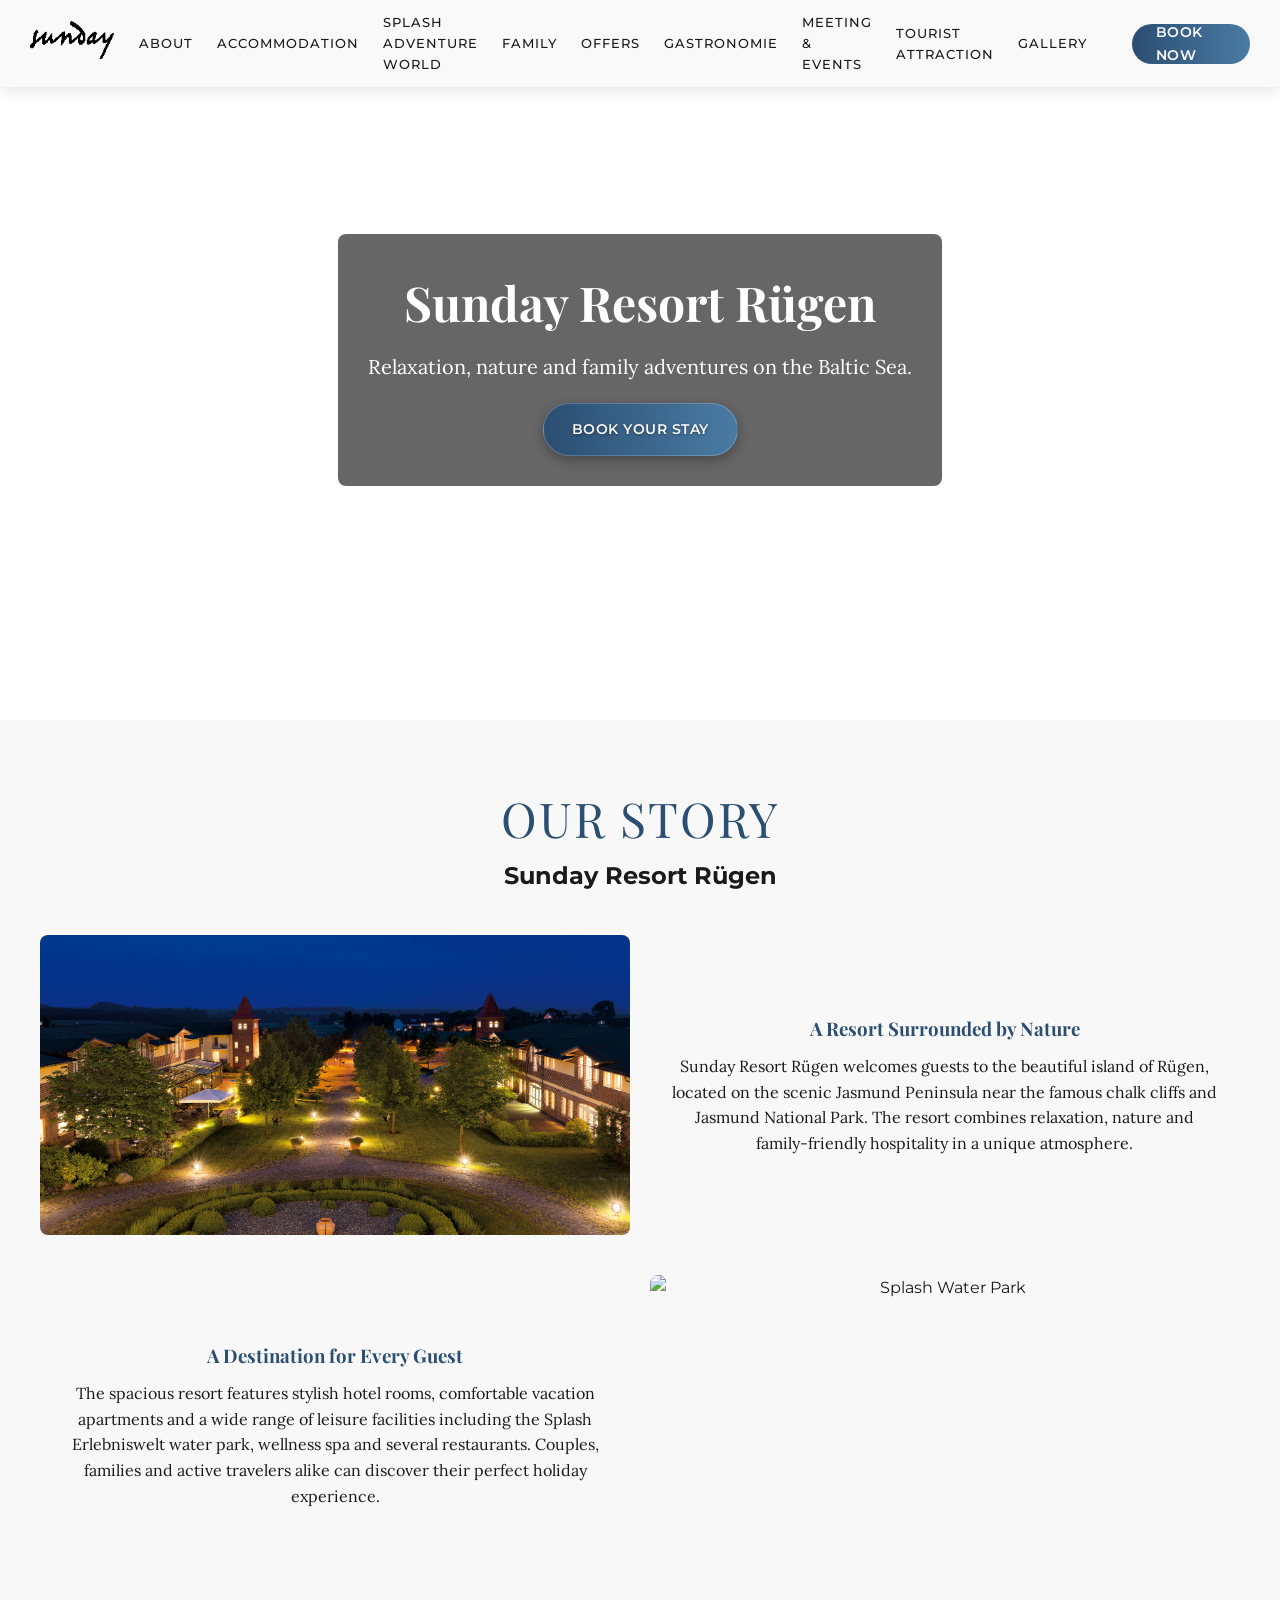
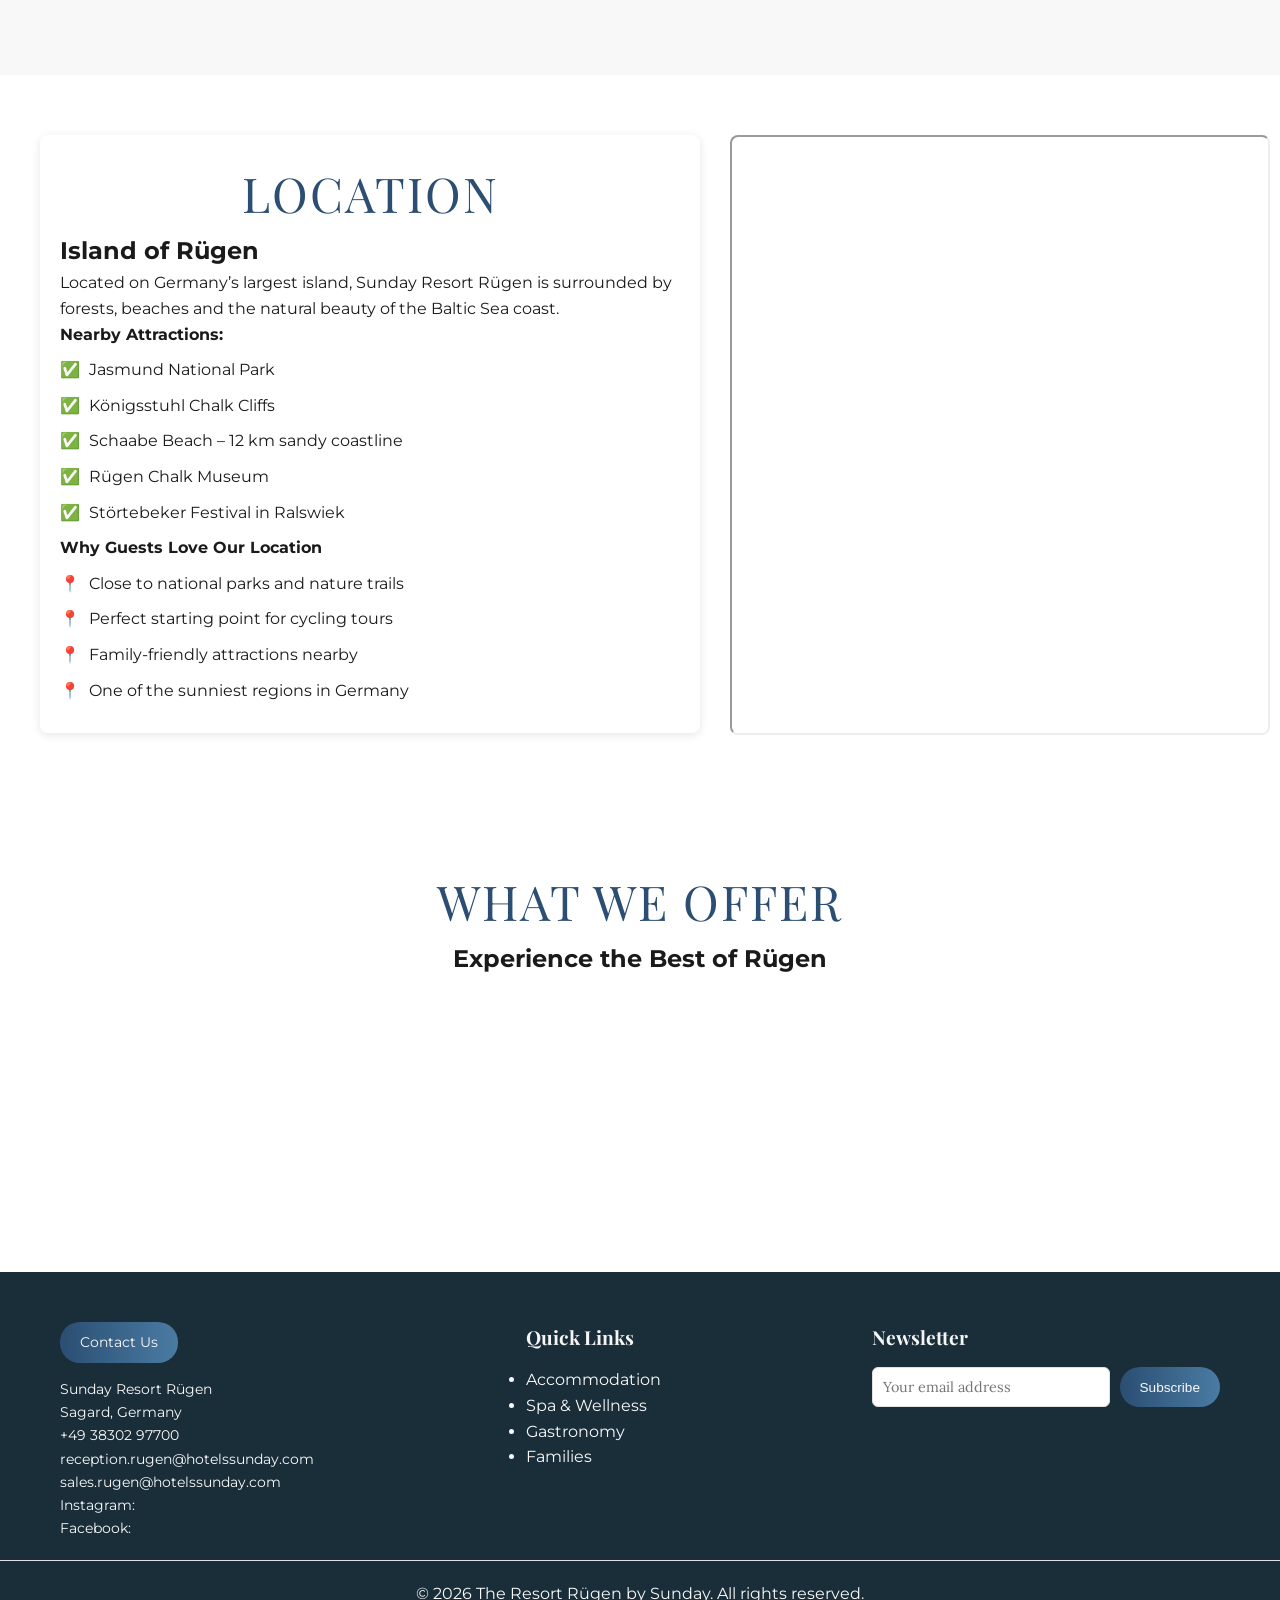
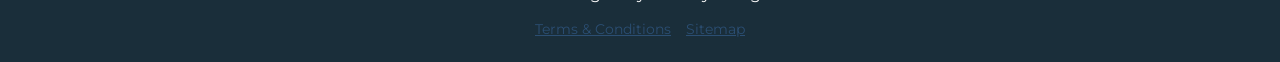
==== about.html @ 66f1ae50 "upload" ====
<!DOCTYPE html>
<html lang="en">

<head>
  <meta charset="UTF-8" />
  <meta name="viewport" content="width=device-width, initial-scale=1.0" />

  <title>About Sunday Resort Rügen</title>

  <meta
    name="description"
    content="Discover Sunday Resort Rügen – a family-friendly 4-star resort surrounded by the nature of the Jasmund Peninsula, offering hotel rooms, apartments, wellness and adventure experiences."
  />

  <!-- CSS -->
  <link rel="stylesheet" href="style.css" />
  <link rel="stylesheet" href="about.css" />

  <!-- Fonts -->
  <link rel="preconnect" href="https://fonts.googleapis.com" />
  <link rel="preconnect" href="https://fonts.gstatic.com" crossorigin />

  <link
    href="https://fonts.googleapis.com/css2?family=Montserrat:wght@400;500;700&family=Playfair+Display:wght@600&family=Lora:wght@400;500&display=swap"
    rel="stylesheet"
  />

  <!-- Icons -->
  <link
    rel="stylesheet"
    href="https://cdnjs.cloudflare.com/ajax/libs/font-awesome/5.15.4/css/all.min.css"
  />
</head>

<body>

  <!-- PRELOADER -->
  <div class="preloader">
    <div class="loader"></div>
  </div>

  <!-- HEADER -->
<header class="site-header">
  <div class="header-container">

    <div class="logo">
      <a href="index.html">
        <img src="images/output-onlinepngtools.png" alt="Sunday Resort Rügen" />
      </a>
    </div>

    <div class="nav-container">
      <nav class="main-navigation" aria-label="Main Navigation">
        <ul class="nav-menu">

          <li class="has-dropdown">
            <a href="#" aria-haspopup="true">About</a>
            <ul class="dropdown-menu">
              <li><a href="about.html">Our Story</a></li>
              <li><a href="contact.html">Contact Us</a></li>
            </ul>
          </li>

          <li class="has-dropdown">
            <a href="#" aria-haspopup="true">Accommodation</a>
            <ul class="dropdown-menu">
              <li><a href="hotel.html">Hotel</a></li>
              <li><a href="apartments.html">Apartments</a></li>
            </ul>
          </li>

          <li class="has-dropdown">
            <a href="#" aria-haspopup="true">Splash Adventure World</a>
            <ul class="dropdown-menu">
              <li><a href="pool-area.html">Pool Area</a></li>
              <li><a href="spa.html">Spa</a></li>
              <li><a href="indoor-playground.html">Indoor Playground</a></li>
            </ul>
          </li>

          <li><a href="family.html">Family</a></li>
          <li><a href="offers.html">Offers</a></li>

          <li class="has-dropdown">
            <a href="#" aria-haspopup="true">Gastronomie</a>
            <ul class="dropdown-menu">
              <li><a href="gastronomy.html">Hotel</a></li>
            </ul>
          </li>

          <li><a href="events.html">Meeting & Events</a></li>
          <li><a href="tourist-attractions.html">Tourist Attraction</a></li>
          <li><a href="gallery.html">Gallery</a></li>

        </ul>
      </nav>
    </div>

    <div class="nav-book">
      <a href="#" class="btn-book">Book Now</a>
    </div>

    <div class="mobile-menu-toggle">
      <span></span>
      <span></span>
      <span></span>
    </div>

  </div>
</header>


  <!-- HERO SECTION -->
  <section class="hero-section parallax">
    <div class="hero-content">

      <h1>Sunday Resort Rügen</h1>

      <p>
        Relaxation, nature and family adventures on the Baltic Sea.
      </p>

      <a href="#" class="btn-primary">Book Your Stay</a>

    </div>
  </section>

  <!-- RESORT STORY -->
  <section class="history-section">

    <div class="section-label">Our Story</div>

    <h2>Sunday Resort Rügen</h2>

    <div class="history-container">

      <div class="history-card">

        <img
          src="images/2_Facade_Outdoor/Precise Resort Rügen-Abendstimmung.jpg"
          alt="Resort Exterior"
        />

        <div class="history-content">

          <h3>A Resort Surrounded by Nature</h3>

          <p>
            Sunday Resort Rügen welcomes guests to the beautiful island
            of Rügen, located on the scenic Jasmund Peninsula near the
            famous chalk cliffs and Jasmund National Park. The resort
            combines relaxation, nature and family-friendly hospitality
            in a unique atmosphere.
          </p>

        </div>
      </div>

      <div class="history-card reverse">

        <img
          src="images/8_Splash/Pool/01_P8B6546_A_Realillusion.jpg"
          alt="Splash Water Park"
        />

        <div class="history-content">

          <h3>A Destination for Every Guest</h3>

          <p>
            The spacious resort features stylish hotel rooms,
            comfortable vacation apartments and a wide range
            of leisure facilities including the Splash Erlebniswelt
            water park, wellness spa and several restaurants.
            Couples, families and active travelers alike can
            discover their perfect holiday experience.
          </p>

        </div>
      </div>

    </div>

  </section>

  <!-- LOCATION SECTION -->
  <section class="location-section">

    <div class="location-container">

      <div class="location-sidebar">

        <div class="section-label">Location</div>

        <h2>Island of Rügen</h2>

        <p>
          Located on Germany’s largest island, Sunday Resort Rügen
          is surrounded by forests, beaches and the natural beauty
          of the Baltic Sea coast.
        </p>

        <p><strong>Nearby Attractions:</strong></p>

        <ul>
          <li>Jasmund National Park</li>
          <li>Königsstuhl Chalk Cliffs</li>
          <li>Schaabe Beach – 12 km sandy coastline</li>
          <li>Rügen Chalk Museum</li>
          <li>Störtebeker Festival in Ralswiek</li>
        </ul>

        <p><strong>Why Guests Love Our Location</strong></p>

        <ul>
          <li>Close to national parks and nature trails</li>
          <li>Perfect starting point for cycling tours</li>
          <li>Family-friendly attractions nearby</li>
          <li>One of the sunniest regions in Germany</li>
        </ul>

      </div>

      <div class="location-map">

        <iframe
          src="https://www.google.com/maps?q=Precise%20Resort%20Rugen&output=embed"
          loading="lazy"
        ></iframe>

      </div>

    </div>

  </section>

  <!-- VALUES -->
  <section class="values-section">

    <div class="section-label">What We Offer</div>

    <h2>Experience the Best of Rügen</h2>

    <div class="values-container">

      <div class="value-card" data-animate>
        <i class="fas fa-hotel"></i>
        <h3>Comfortable Accommodation</h3>
        <p>
          141 hotel rooms and spacious apartments designed for
          relaxation and comfort.
        </p>
      </div>

      <div class="value-card" data-animate>
        <i class="fas fa-spa"></i>
        <h3>Spa & Wellness</h3>
        <p>
          Relax in the spa or enjoy Splash Erlebniswelt,
          a 3,500 m² adventure water park.
        </p>
      </div>

      <div class="value-card" data-animate>
        <i class="fas fa-utensils"></i>
        <h3>Culinary Experiences</h3>
        <p>
          Seasonal and international cuisine in our restaurants,
          bars and pool bistro.
        </p>
      </div>

      <div class="value-card" data-animate>
        <i class="fas fa-child"></i>
        <h3>Family Adventures</h3>
        <p>
          Indoor playgrounds, kids programs and outdoor activities
          for unforgettable family holidays.
        </p>
      </div>

    </div>

  </section>

  <!-- FOOTER -->
  <footer class="site-footer">

    <div class="footer-columns">

      <div class="footer-column">
        <a href="contact.html" class="footer-button">Contact Us</a>
        <address>
          Sunday Resort Rügen<br>
          Sagard, Germany<br>
          <a href="tel:+493830297700">+49 38302 97700</a><br>
          <a href="mailto:reception.rugen@hotelssunday.com ">reception.rugen@hotelssunday.com </a><br>
          <a href="mailto:sales.rugen@hotelssunday.com">sales.rugen@hotelssunday.com</a><br>
          <a href="">Instagram: </a><br>
          <a href=" ">Facebook: </a>
        </address>
      </div>

      <div class="footer-column">
        <h4>Quick Links</h4>

        <ul>
          <li><a href="#">Accommodation</a></li>
          <li><a href="#">Spa & Wellness</a></li>
          <li><a href="#">Gastronomy</a></li>
          <li><a href="#">Families</a></li>
        </ul>
      </div>

      <div class="footer-column newsletter">
        <h4>Newsletter</h4>
        <form action="https://formsubmit.co/sales.rugen@hotelssunday.com" method="POST" class="newsletter-form">
          <input type="email" name="email" placeholder="Your email address" required aria-label="Your Email">
          <button class="btn" type="submit" aria-label="Subscribe to Newsletter">Subscribe</button>
          <input type="hidden" name="_captcha" value="false">
          <input type="hidden" name="_subject" value="New Newsletter Signup!">
          <input type="hidden" name="_next" value="https://resortrugen.booksundays.com/newsletter?subscribed=true">
        </form>
      </div>


    </div>
   <div class="footer-bottom">
      <p>© 2026 The Resort Rügen by Sunday. All rights reserved.</p>
      <ul class="footer-legal">
        <!-- <li><a href="privacy.html">Privacy Policy</a></li> -->
        <li><a href="terms.html">Terms & Conditions</a></li>
        <li><a href="sitemap.html">Sitemap</a></li>
      </ul>
    </div>

  </footer>
  <script src="script.js"></script>
  <script src="about.js"></script>

</body>

</html>
---- style.css ----
:root {
  --primary-color: #2b4e72;
  --secondary-color: #1a2e3a;
  --accent-color: #d4a373;
  --light-color: #f9f9f9;
  --dark-color: #1a1a1a;
  --border-color: #e0e0e0;
  --transition: all 0.3s ease;
  --shadow-light: 0 4px 16px rgba(0, 0, 0, 0.1);
  --shadow-dark: 0 8px 24px rgba(0, 0, 0, 0.2);
  --header-height: 60px;
}

@import url('https://fonts.googleapis.com/css2?family=Montserrat:wght@400;500;700&family=Playfair+Display:wght@600&family=Lora:wght@400;500&display=swap');

* {
  margin: 0;
  padding: 0;
  box-sizing: border-box;
}

html, body {
  width: 100%;
  max-width: 100vw;
  overflow-x: hidden;
  scroll-behavior: smooth;
}

body {
  font-family: 'Montserrat', sans-serif;
  font-weight: 400;
  font-size: 1rem;
  line-height: 1.6;
  color: var(--dark-color);
  background: white;
  background-attachment: fixed;
  position: relative;
}

/* Preloader */
.preloader {
  position: fixed;
  top: 0;
  left: 0;
  width: 100%;
  height: 100%;
  background: var(--light-color);
  display: flex;
  align-items: center;
  justify-content: center;
  z-index: 9999;
  transition: opacity 0.5s ease;
}

.preloader.hidden {
  opacity: 0;
  pointer-events: none;
}

.loader {
  width: 50px;
  height: 50px;
  border: 5px solid var(--primary-color);
  border-top-color: transparent;
  border-radius: 50%;
  animation: spin 1s linear infinite;
}

@keyframes spin {
  to { transform: rotate(360deg); }
}

/* Header */
.site-header {
  position: fixed;
  top: 0;
  left: 0;
  width: 100%;
  z-index: 1000;
  background: var(--light-color);
  box-shadow: var(--shadow-light);
  transition: var(--transition);
}

.site-header.scrolled {
  background: rgba(249, 249, 249, 0.95);
  backdrop-filter: blur(10px);
}

.header-container {
  display: flex;
  align-items: center;       /* fix vertical alignment */
  justify-content: space-between;
  max-width: 1400px;         /* more width for many menu items */
  margin: 0 auto;
  padding: 12px 30px;        /* equal left/right spacing */
  gap: 25px;
}

.logo {
  flex: 0 0 auto;
  display: flex;
  align-items: center;
}

.logo img {
  max-height: 38px;
  width: auto;
  object-fit: contain;
  transition: var(--transition);
}

.logo img:hover {
  transform: scale(1.1);
  filter: brightness(1.1);
}

.nav-container {
  flex: 1;
  display: flex;
  align-items: center;
  justify-content: center;
}

.nav-menu {
  display: flex;
  list-style: none;
  gap: 24px;
  margin: 0 auto;
  padding: 0;
  align-items: center;
  justify-content: center;
}

.main-navigation ul li a {
  color: var(--dark-color);
  font-weight: 500;
  font-size: 0.82rem;
  text-transform: uppercase;
  letter-spacing: 1px;
  text-decoration: none;
  position: relative;
  display: flex;
  align-items: center;
  height: 100%;
}

.main-navigation ul li a::after {
  content: '';
  position: absolute;
  bottom: -4px;
  left: 0;
  width: 0;
  height: 2px;
  background: var(--primary-color);
  transition: var(--transition);
}

.main-navigation ul li a:hover::after,
.main-navigation ul li a:focus::after {
  width: 100%;
}

.nav-menu li.has-dropdown {
  position: relative;
}

.nav-menu li .dropdown-menu {
  display: none;
  position: absolute;
  top: 100%;
  left: 0;
  background: var(--light-color);
  border: 1px solid var(--border-color);
  min-width: 200px;
  border-radius: 8px;
  box-shadow: var(--shadow-light);
  z-index: 999;
  transform: translateY(10px);
  opacity: 0;
  transition: all 0.4s ease;
  flex-direction: column;
  align-items: flex-start;
  padding: 10px 0;
}

.nav-menu li.has-dropdown:hover .dropdown-menu,
.nav-menu li.has-dropdown:focus-within .dropdown-menu {
  display: flex;
  transform: translateY(0);
  opacity: 1;
}

.nav-menu li .dropdown-menu li {
  width: 100%;
}

.nav-menu li .dropdown-menu a {
  display: block;
  padding: 12px 20px;
  color: var(--dark-color);
  font-weight: 400;
  font-size: 0.85rem;
  text-transform: none;
  letter-spacing: 0.5px;
  transition: var(--transition);
}

.nav-menu li .dropdown-menu a:hover,
.nav-menu li .dropdown-menu a:focus {
  background: var(--accent-color);
  color: var(--light-color);
}

.nav-book {
  display: flex;
  align-items: center;
  margin-left: 20px;
}

.nav-book a.btn-book {
  background: linear-gradient(90deg, var(--primary-color), #4a7ba3);
  color: var(--light-color);
  font-size: 0.87rem;
  font-weight: 600;
  text-transform: uppercase;
  letter-spacing: 0.5px;
  text-decoration: none;
  border: none;
  padding: 12px 24px;
  border-radius: 24px;
  position: relative;
  overflow: hidden;
  z-index: 1;
  transition: var(--transition);
  display: flex;
  align-items: center;
  height: 40px;
}

.nav-book a.btn-book:hover,
.nav-book a.btn-book:focus {
  background: linear-gradient(90deg, var(--accent-color), #e8c2a3);
  color: var(--dark-color);
  transform: translateY(-3px);
  box-shadow: var(--shadow-dark);
}

/* Mobile Menu Toggle */
.mobile-menu-toggle {
  display: none;
  flex-direction: column;
  justify-content: center;
  cursor: pointer;
  z-index: 1001;
  width: 40px;
  height: 40px;
  padding: 0;
  margin-left: 10px;
}

.mobile-menu-toggle span {
  width: 30px;
  height: 4px;
  background: var(--accent-color);
  margin: 4px 0;
  transition: var(--transition);
}

.mobile-menu-toggle.active span:nth-child(1) {
  transform: rotate(45deg) translate(5px, 5px);
}

.mobile-menu-toggle.active span:nth-child(2) {
  opacity: 0;
}

.mobile-menu-toggle.active span:nth-child(3) {
  transform: rotate(-45deg) translate(5px, -5px);
}

/* Hero Slider */
.hero-slider {
  position: relative;
  height: calc(100vh - 60px);
  max-height: 650px;
  margin-top: 70px;
  overflow: hidden;
}

.slider-container {
  height: 100%;
  width: 100%;
  position: relative;
}

.slide {
  position: absolute;
  top: 0;
  left: 0;
  width: 100%;
  height: 100%;
  display: none;
  will-change: transform;
}

.slide.active {
  display: block;
}

.slide img {
  width: 100%;
  height: 100%;
  object-fit: cover;
  object-position: center;
  transform: scale(1.05);
  transition: transform 4s ease-in-out;
  will-change: transform;
  image-rendering: -webkit-optimize-contrast;
  image-rendering: crisp-edges;
}

.slide.active img {
  transform: scale(1);
}

.slide::after {
  content: "";
  position: absolute;
  top: 0;
  left: 0;
  width: 100%;
  height: 100%;
  background: rgba(0, 0, 0, 0.2);
  z-index: 1;
}

.slide-content {
  position: absolute;
  top: 38%;
  left: 50%;
  transform: translate(-50%, -30%);
  text-align: center;
  color: var(--light-color);
  width: 999px;
  padding: 25px;
  z-index: 2;
}

.slide-content h1 {
  font-family: 'Playfair Display', serif;
  font-size: clamp(2.5rem, 5vw, 3.2rem);
  font-weight: 700;
  margin-bottom: 20px;
  color: #fff;
  text-align: center;
  text-shadow: 
    0 2px 4px rgba(0, 0, 0, 0.8),
    0 4px 8px rgba(0, 0, 0, 0.6);
  letter-spacing: 0.5px;
  -webkit-text-stroke: 0.5px rgba(0, 0, 0, 0.3);
}

.slide-content p {
  font-family: 'Montserrat', sans-serif;
  font-size: clamp(0.9rem, 1.8vw, 1.05rem);
  background: rgba(0, 0, 0, 0.4);
  color: #f2f2f2;
  padding: 0.75rem 1.25rem;
  border-radius: 10px;
  margin-bottom: 16px;
  line-height: 1.6;
  border: 1px solid rgba(255, 255, 255, 0.15);
  text-shadow: 0 1px 2px rgba(0, 0, 0, 0.6);
  backdrop-filter: blur(2px);
}

.btn-primary {
  margin: 0 10px;
  display: inline-block;
  background: linear-gradient(90deg, var(--primary-color), #4a7ba3);
  color: var(--light-color);
  text-shadow: 0 1px 3px rgba(0, 0, 0, 0.4);
  padding: 14px 28px;
  border-radius: 28px;
  font-size: 0.875rem;
  font-weight: 600;
  text-transform: uppercase;
  letter-spacing: 0.5px;
  box-shadow: 0 4px 12px rgba(0, 0, 0, 0.3);
  border: 1px solid rgba(255, 255, 255, 0.2);
  text-decoration: none;
  transition: var(--transition);
}

.btn-primary:hover,
.btn-primary:focus {
  background: linear-gradient(90deg, var(--accent-color), #e8c2a3);
  color: var(--dark-color);
  transform: translateY(-3px);
  box-shadow: var(--shadow-dark);
}

.slider-controls {
  position: absolute;
  top: 50%;
  width: 100%;
  display: flex;
  justify-content: space-between;
  padding: 0 20px;
  transform: translateY(-50%);
}

.slider-controls button {
  background: rgba(249, 249, 249, 0.7);
  border: none;
  width: 40px;
  height: 40px;
  border-radius: 50%;
  cursor: pointer;
  font-size: 1.25rem;
  color: var(--dark-color);
  transition: var(--transition);
}

.slider-controls button:hover,
.slider-controls button:focus {
  background: var(--light-color);
}

.slider-dots {
  position: absolute;
  bottom: 20px;
  left: 50%;
  transform: translateX(-50%);
  display: flex;
  gap: 8px;
}

.dot {
  width: 10px;
  height: 10px;
  border-radius: 50%;
  background: rgba(249, 249, 249, 0.5);
  cursor: pointer;
  transition: var(--transition);
}

.dot.active {
  background: var(--light-color);
}

/* Section Transition Quote */
.section-transition-quote {
  padding: 50px 20px;
  background: linear-gradient(120deg, var(--light-color) 80%, var(--primary-color) 100%);
  text-align: center;
  position: relative;
  overflow: hidden;
}

.quote-box {
  max-width: 900px;
  margin: 0 auto;
  padding: 25px;
  background: rgba(255, 255, 255, 0.95);
  border-radius: 12px;
  box-shadow: var(--shadow-light);
  border: 2px solid var(--primary-color);
  backdrop-filter: blur(4px);
}

.quote-text {
  font-family: 'Playfair Display', serif;
  font-size: clamp(1rem, 2vw, 1.3rem);
  font-style: italic;
  background: linear-gradient(90deg, var(--primary-color), #4a7ba3);
  background-clip: text;
  -webkit-background-clip: text;
  color: transparent;
}

/* Highlights Showcase */
.highlights-showcase {
  padding: 80px 0 80px 60px;
  background: var(--light-color);
  position: relative;
}

.highlights-showcase::before {
  content: "";
  position: absolute;
  top: 60px;
  left: 20px;
  width: 30px;
  height: calc(100% - 120px);
  background: linear-gradient(180deg, var(--secondary-color), var(--primary-color));
  border-radius: 4px;
}

.section-label {
  font-family: 'Playfair Display', serif;
  font-size: 3rem;
  color: var(--primary-color);
  text-transform: uppercase;
  letter-spacing: 2px;
  text-align: center;
}

.highlight-grid {
  display: grid;
  grid-template-columns: repeat(auto-fit, minmax(280px, 1fr));
  gap: 30px;
  max-width: 1200px;
  margin: 0 auto;
}

.highlight-card {
  border-radius: 12px;
  overflow: hidden;
  box-shadow: var(--shadow-light);
  transition: var(--transition);
  position: relative;
}

.highlight-card:hover {
  transform: translateY(-10px) rotate(2deg);
  box-shadow: var(--shadow-dark);
}

.highlight-card img {
  width: 100%;
  height: 280px;
  object-fit: cover;
  transition: transform 0.5s ease;
}

.highlight-card:hover img {
  transform: scale(1.1);
}

.highlight-overlay {
  position: absolute;
  inset: 0;
  background: linear-gradient(180deg, rgba(43, 78, 114, 0.7), rgba(0, 0, 0, 0.5));
  opacity: 0;
  display: flex;
  align-items: center;
  justify-content: center;
  transition: var(--transition);
}

.highlight-card:hover .highlight-overlay {
  opacity: 1;
}

.highlight-title {
  font-family: 'Playfair Display', serif;
  font-size: clamp(1.3rem, 2vw, 1.6rem);
  color: var(--light-color);
  text-align: center;
}

/* Magazine Sections */
.magazine-section {
  display: flex;
  align-items: flex-start;
  max-width: 1200px;
  margin: 60px auto;
  padding: 0 20px;
  gap: 40px;
}

.magazine-section.reverse {
  flex-direction: row-reverse;
}

.single-banner {
  flex: 0 0 50%; 
  position: relative;
}

.single-banner img {
  width: 100%;
  height: 400px; 
  object-fit: fill; 
  object-position: center;
  border-radius: 12px;
  box-shadow: var(--shadow-light);
  image-rendering: auto; 
  display: block; 
}

.magazine-content {
  flex: 0 0 50%;
  padding: 20px;
  text-align: center;
}

.magazine-content h2 {
  font-family: 'Playfair Display', serif;
  font-size: clamp(1.8rem, 3vw, 2.2rem);
  color: var(--secondary-color);
  margin-bottom: 15px;
}

.magazine-content p {
  font-family: 'Lora', serif;
  font-size: 1rem;
  color: var(--dark-color);
  margin-bottom: 20px;
}

/* Wedding Section */
/* Wedding Section */
.wedding-section {
  padding: 100px 20px;
  background: url('https://images.unsplash.com/photo-1519225421980-715cb0215aed?ixlib=rb-4.0.3&auto=format&fit=crop&w=1920&q=80') no-repeat center center/cover;
  background-attachment: fixed;
  position: relative;
  overflow: hidden;
  min-height: 800px;
}

.wedding-section::before {
  content: '';
  position: absolute;
  top: 0;
  left: 0;
  width: 100%;
  height: 100%;
  background: linear-gradient(180deg, rgba(249, 249, 249, 0.85), rgba(249, 249, 249, 0.9));
  z-index: 1;
}

.wedding-content {
  max-width: 900px;
  margin: 0 auto 60px;
  text-align: center;
  position: relative;
  z-index: 2;
}

.wedding-content h2 {
  font-family: 'Playfair Display', serif;
  font-size: clamp(2.2rem, 4vw, 2.8rem);
  color: var(--secondary-color);
  margin-bottom: 25px;
  text-shadow: 0 1px 4px rgba(0, 0, 0, 0.2);
}

.wedding-content p {
  font-family: 'Lora', serif;
  font-size: 1.1rem;
  color: var(--dark-color);
  line-height: 1.8;
  max-width: 700px;
  margin: 0 auto 20px;
}

.wedding-spaces {
  display: grid;
  grid-template-columns: repeat(auto-fit, minmax(320px, 1fr));
  gap: 40px;
  max-width: 1200px;
  margin: 0 auto 60px;
  position: relative;
  z-index: 2;
}

.wedding-space {
  border-radius: 16px;
  overflow: hidden;
  box-shadow: var(--shadow-light);
  transition: transform 0.4s ease, box-shadow 0.4s ease;
  background: var(--light-color);
}

.wedding-space:hover {
  transform: translateY(-12px) scale(1.02);
  box-shadow: var(--shadow-dark);
}

.wedding-space-image {
  position: relative;
  overflow: hidden;
}

.wedding-space img {
  width: 100%;
  height: 280px;
  object-fit: cover;
  object-position: center;
  image-rendering: auto;
  transition: transform 0.5s ease;
}

.wedding-space:hover img {
  transform: scale(1.1);
}

.wedding-space-content {
  padding: 25px;
  text-align: center;
}

.wedding-space h3 {
  font-family: 'Playfair Display', serif;
  font-size: 1.5rem;
  color: var(--dark-color);
  margin-bottom: 15px;
}

.wedding-space p {
  font-family: 'Lora', serif;
  font-size: 1rem;
  color: var(--dark-color);
  line-height: 1.7;
}


/* Things To Do Section */
.things-section {
  padding: 60px 20px;
  background: var(--light-color);
}

.things-grid {
  display: grid;
  grid-template-columns: repeat(auto-fit, minmax(280px, 1fr));
  gap: 20px;
  max-width: 1200px;
  margin: 0 auto;
}

.thing-card {
  border-radius: 12px;
  overflow: hidden;
  box-shadow: var(--shadow-light);
  transition: var(--transition);
  position: relative;
}

.thing-card:hover {
  transform: translateY(-10px);
  box-shadow: var(--shadow-dark);
}

.thing-card img {
  width: 100%;
  height: 200px;
  object-fit: cover;
  transition: transform 0.5s ease;
}

.thing-card:hover img {
  transform: scale(1.1);
}

.thing-info {
  padding: 15px;
  background: var(--light-color);
  text-align: center;
}

.thing-info a {
  color: var(--primary-color);
  text-decoration: none;
  font-weight: 500;
  font-family: 'Lora', serif;
}

.thing-info a:hover {
  text-decoration: underline;
}

/* Transportation Section */
.transportation-section {
  padding: 60px 20px;
  text-align: center;
}

.transport-accordion {
  max-width: 800px;
  margin: 20px auto;
}

.accordion-item {
  margin-bottom: 10px;
}

.accordion-toggle {
  width: 100%;
  padding: 15px;
  background: #fff;
  border: 1px solid var(--primary-color);
  font-family: 'Montserrat', sans-serif;
  font-size: 1.1rem;
  cursor: pointer;
  text-align: left;
  transition: background 0.3s;
}

.accordion-toggle:hover, .accordion-toggle.active {
  background: var(--primary-color);
  color: #fff;
}

.accordion-content {
  display: none;
  padding: 20px;
  background: #fff;
  border: 1px solid #ddd;
  border-top: none;
  font-family: 'Lora', serif;
}

.accordion-content.active {
  display: block;
}

/* Pet Policy Section */
.pet-policy-section {
  padding: 60px 20px;
  background: var(--light-color);
  text-align: center;
}

.pet-policy-section h2 {
  font-family: 'Playfair Display', serif;
  font-size: clamp(2rem, 3vw, 2.5rem);
  color: var(--secondary-color);
  margin-bottom: 20px;
}

.pet-policy-section p {
  font-family: 'Lora', serif;
  font-size: 1rem;
  max-width: 800px;
  margin: 0 auto 20px;
}


/* Map Section */
.map-container {
  margin: 20px auto;
  max-width: 800px;
  height: 350px;
}

.map-container iframe {
  border-radius: 8px;
  width: 100%;
  height: 100%;
  display: block;
}

/* Footer */
.site-footer {
  padding: 50px 0 20px;
  background: var(--secondary-color);
  color: var(--light-color);
}

.footer-columns {
  display: flex;
  justify-content: space-between;
  gap: 40px;
  max-width: 1200px;
  margin: 0 auto 20px;
  padding: 0 20px;
}

.footer-column.contact-column {
  flex: 0 0 30%;
  margin-right: 40px;
}

.footer-column.quick-links-column {
  flex: 0 0 25%;
  text-align: center;
}

.footer-column.newsletter {
  flex: 0 0 30%;
}

.footer-column h4 {
  font-family: 'Playfair Display', serif;
  font-size: 1.2rem;
  color: whitesmoke;
  margin-bottom: 15px;
}

.footer-column address {
  font-style: normal;
  font-size: 0.9rem;
}

.footer-column a {
  color: var(--light-color);
  text-decoration: none;
  transition: var(--transition);
}

.footer-column a:hover {
  color: var(--accent-color);
}

.footer-button {
  display: inline-block;
  background: linear-gradient(90deg, var(--primary-color), #4a7ba3);
  color: var(--light-color);
  padding: 10px 20px;
  border-radius: 20px;
  font-size: 0.85rem;
  margin-bottom: 15px;
}

.newsletter-form {
  display: flex;
  gap: 10px;
}

.newsletter-form input {
  padding: 10px;
  border: 1px solid var(--border-color);
  border-radius: 6px;
  font-family: 'Lora', serif;
  font-size: 0.9rem;
  flex: 1;
}

.newsletter-form button {
  background: linear-gradient(90deg, var(--primary-color), #4a7ba3);
  color: var(--light-color);
  padding: 10px 20px;
  border-radius: 20px;
  font-size: 0.85rem;
  border: none;
  cursor: pointer;
  transition: var(--transition);
}

.newsletter-form button:hover,
.newsletter-form button:focus {
  background: linear-gradient(90deg, var(--accent-color), #e8c2a3);
  color: var(--dark-color);
}

.footer-bottom {
  text-align: center;
  padding-top: 20px;
  border-top: 1px solid var(--border-color);
}

.footer-legal {
  list-style: none;
  display: flex;
  justify-content: center;
  gap: 15px;
  margin-top: 10px;
}

.footer-legal a {
  font-size: 0.85rem;
  color: var(--primary-color);
}

/* Responsive Styles */
@media (max-width: 992px) {
  .highlight-grid,
  .things-grid {
    grid-template-columns: repeat(auto-fit, minmax(250px, 1fr));
  }

  .magazine-section {
    flex-direction: column;
    align-items: center;
  }

  .magazine-section.reverse {
    flex-direction: column;
  }

  .magazine-content {
    flex: 0 0 100%;
    padding: 15px;
  }

  .magazine-content h2 {
    font-size: clamp(1.6rem, 2.8vw, 2rem);
  }

  .magazine-content p {
    font-size: 0.95rem;
  }

  .footer-columns {
    flex-direction: column;
    align-items: center;
    text-align: center;
  }

  .footer-column.contact-column {
    margin-right: 0;
  }

  .footer-column.quick-links-column {
    margin: 20px 0;
  }
}

@media (max-width: 768px) {
  .header-container {
    flex-wrap: wrap;
    justify-content: space-between;
    padding: 0 15px;
    height: auto;
    min-height: var(--header-height);
  }

  .nav-container {
    display: none;
    position: fixed;
    top: 0;
    left: 0;
    width: 100%;
    height: 100vh;
    background: var(--light-color);
    padding: 80px 20px;
    z-index: 1000;
  }

  .nav-container.active {
    display: block;
  }

  .nav-menu {
    flex-direction: column;
    align-items: center;
    gap: 20px;
    margin-left: 0;
  }

  .nav-menu li .dropdown-menu {
    position: static;
    width: 100%;
    transform: translateY(0);
    opacity: 1;
    display: none;
    border: none;
    box-shadow: none;
    background: transparent;
    padding: 10px 0;
  }

  .nav-menu li.has-dropdown.active .dropdown-menu {
    display: flex;
  }

  .nav-menu li .dropdown-menu a {
    text-align: center;
    padding: 10px 15px;
    font-size: 0.9rem;
  }

  .nav-book {
    margin: 10px auto;
    text-align: center;
  }

  .nav-book a.btn-book {
    width: 100%;
    max-width: 200px;
    padding: 10px 24px;
    height: 40px;
  }

  .mobile-menu-toggle {
    display: flex;
  }

  .slide-content {
    padding: 15px;
    background: rgba(0, 0, 0, 0.55);
    width: 90vw;
  }

  .slide-content h1 {
    font-size: clamp(1.5rem, 3vw, 1.75rem);
    text-shadow: 0 2px 5px rgba(0, 0, 0, 0.7);
    -webkit-text-stroke: 0.3px rgba(0, 0, 0, 0.3);
  }

  .slide-content p {
    font-size: clamp(0.75rem, 1.5vw, 0.875rem);
    padding: 10px 15px;
    text-shadow: 0 2px 4px rgba(0, 0, 0, 0.6);
    background: rgba(0, 0, 0, 0.6);
  }

  .btn-primary {
    padding: 10px 20px;
    font-size: 0.75rem;
    text-shadow: 0 1px 2px rgba(0, 0, 0, 0.4);
  }
}

@media (max-width: 600px) {
  .slide-content h1 {
    font-size: clamp(1.5rem, 3vw, 1.75rem);
    text-shadow: 0 2px 5px rgba(0, 0, 0, 0.7);
    -webkit-text-stroke: 0.3px rgba(0, 0, 0, 0.3);
  }

  .slide-content p {
    font-size: clamp(0.75rem, 1.5vw, 0.875rem);
    padding: 10px 15px;
    text-shadow: 0 2px 4px rgba(0, 0, 0, 0.6);
    background: rgba(0, 0, 0, 0.6);
  }

  .btn-primary {
    padding: 10px 20px;
    font-size: 0.75rem;
    text-shadow: 0 1px 2px rgba(0, 0, 0, 0.4);
  }
}

/* Modal Styles */
.modal {
  position: fixed;
  top: 0;
  left: 0;
  width: 100%;
  height: 100%;
  background: rgba(0, 0, 0, 0.8);
  display: none;
  align-items: center;
  justify-content: center;
  z-index: 1000;
}

.modal.active {
  display: flex;
}

.modal-content {
  background: var(--light-color);
  padding: 20px;
  border-radius: 12px;
  max-width: 90%;
  max-height: 90%;
  overflow: auto;
  position: relative;
  text-align: center;
}

.modal-content img {
  max-width: 100%;
  height: auto;
}

.modal-content p {
  font-family: 'Lora', serif;
  font-size: 1rem;
  color: var(--dark-color);
  margin: 15px 0;
}

.modal-content button {
  margin-top: 15px;
  background: var(--primary-color);
  color: var(--light-color);
  padding: 10px 20px;
  border-radius: 20px;
  border: none;
  cursor: pointer;
  transition: var(--transition);
}

.modal-content button:hover,
.modal-content button:focus {
  background: var(--accent-color);
  color: var(--dark-color);
}
---- about.css ----
/* Hero Section */
.hero-section {
    position: relative;
    height: 80vh;
    background: url('images/Reception\ 3.jpg');
    background-size: contain;
    background-repeat: no-repeat;
    background-position: center center;
    display: flex;
    align-items: center;
    justify-content: center;
    text-align: center;
}

.hero-section.parallax {
    background-attachment: fixed;
    background-size: cover;
}

.hero-content {
    background: rgba(0, 0, 0, 0.6);
    padding: 30px;
    border-radius: 8px;
    color: #fff;
}

.hero-content h1 {
    font-family: 'Playfair Display', serif;
    font-size: 3rem;
    margin-bottom: 10px;
}

.hero-content p {
    font-family: 'Lora', serif;
    font-size: 1.25rem;
    margin-bottom: 20px;
}

@media (max-width: 768px) {
    .hero-section {
        height: 60vh;
    }
    .hero-content h1 {
        font-size: 2rem;
    }
}

/* History Section */
.history-section {
    padding: 60px 20px;
    background-color: #f8f8f8;
    text-align: center;
}

.history-container {
    max-width: 1200px;
    margin: 0 auto;
}

.history-card {
    display: flex;
    align-items: center;
    margin: 40px 0;
    gap: 20px;
}

.history-card.reverse {
    flex-direction: row-reverse;
}

.history-card img {
    width: 50%;
    height: 300px;
    object-fit: cover;
    border-radius: 8px;
}

.history-content {
    width: 50%;
    padding: 20px;
    font-family: 'Lora', serif;
}

.history-content h3 {
    font-family: 'Playfair Display', serif;
    color: var(--primary-color);
    margin-bottom: 10px;
}

@media (max-width: 768px) {
    .history-card, .history-card.reverse {
        flex-direction: column;
    }
    .history-card img, .history-content {
        width: 100%;
    }
}

/* Location Section */
.location-section {
    padding: 60px 20px;
}

.location-container {
    display: grid;
    grid-template-columns: 55% 45%;
    align-items: start;
    gap: 30px;
    max-width: 1200px;
    margin: 0 auto;
}

.location-sidebar {
    padding: 20px;
    background: #fff;
    border-radius: 8px;
    box-shadow: 0 2px 10px rgba(0, 0, 0, 0.1);
    max-height: 600px;
    overflow-y: auto;
}

.location-sidebar ul {
    list-style: none;
    padding: 0;
}

.location-sidebar li {
    margin: 10px 0;
}

.location-sidebar li::before {
    content: '📍 ';
    margin-right: 5px;
}

.location-sidebar p:nth-of-type(2) + ul li::before {
    content: '✅ ';
}

.location-map {
    width: 100%;
}

.location-map iframe {
    width: 100%;
    height: 600px;
    border-radius: 8px;
}

@media (max-width: 992px) {
    .location-container {
        grid-template-columns: 1fr;
    }
    .location-sidebar {
        max-height: none;
        overflow-y: visible;
    }
}

@media (max-width: 768px) {
    .location-container {
        flex-direction: column;
    }
    .location-sidebar, .location-map {
        width: 100%;
    }
    .location-map iframe {
        height: 400px;
    }
}

/* Values Section */
.values-section {
    padding: 60px 20px;
    text-align: center;
}

.values-container {
    max-width: 1200px;
    margin: 0 auto;
    display: grid;
    grid-template-columns: repeat(auto-fit, minmax(250px, 1fr));
    gap: 20px;
}

.value-card {
    background: #fff;
    border-radius: 12px;
    box-shadow: 0 4px 20px rgba(0, 0, 0, 0.1);
    padding: 20px;
    transition: transform 0.3s;
}

.value-card:hover {
    transform: translateY(-10px);
}

.value-card i {
    font-size: 2rem;
    color: var(--primary-color);
    margin-bottom: 15px;
}

.value-card h3 {
    font-family: 'Playfair Display', serif;
    color: var(--primary-color);
    margin-bottom: 10px;
}

.value-card p {
    font-family: 'Lora', serif;
}

.value-card[data-animate] {
    opacity: 0;
    transform: translateY(20px);
    transition: opacity 0.5s ease, transform 0.5s ease;
}

.value-card[data-animate].visible {
    opacity: 1;
    transform: translateY(0);
}

/* Transportation Section */
.transportation-section {
    padding: 60px 20px;
    background: var(--light-color);
    text-align: center;
}

.transport-accordion {
    max-width: 800px;
    margin: 20px auto;
}

.accordion-item {
    margin-bottom: 10px;
}

.accordion-toggle {
    width: 100%;
    padding: 15px;
    background: #fff;
    border: 1px solid var(--primary-color);
    font-family: 'Montserrat', sans-serif;
    font-size: 1.1rem;
    cursor: pointer;
    text-align: left;
    transition: background 0.3s ease, color 0.3s ease;
}

.accordion-toggle:hover, .accordion-toggle.active {
    background: var(--primary-color);
    color: #fff;
}

.accordion-content {
    display: none;
    padding: 20px;
    background: #fff;
    border: 1px solid var(--border-color);
    border-top: none;
    font-family: 'Lora', serif;
    font-size: 1rem;
    line-height: 1.7;
    transition: max-height 0.3s ease;
}

.accordion-content.active {
    display: block;
    max-height: 500px;
}

.map-container {
    margin: 20px auto;
    max-width: 800px;
    height: 350px;
    margin-bottom: 40px;
}

.map-container iframe {
    border-radius: 8px;
    width: 100%;
    height: 100%;
    display: block;
}
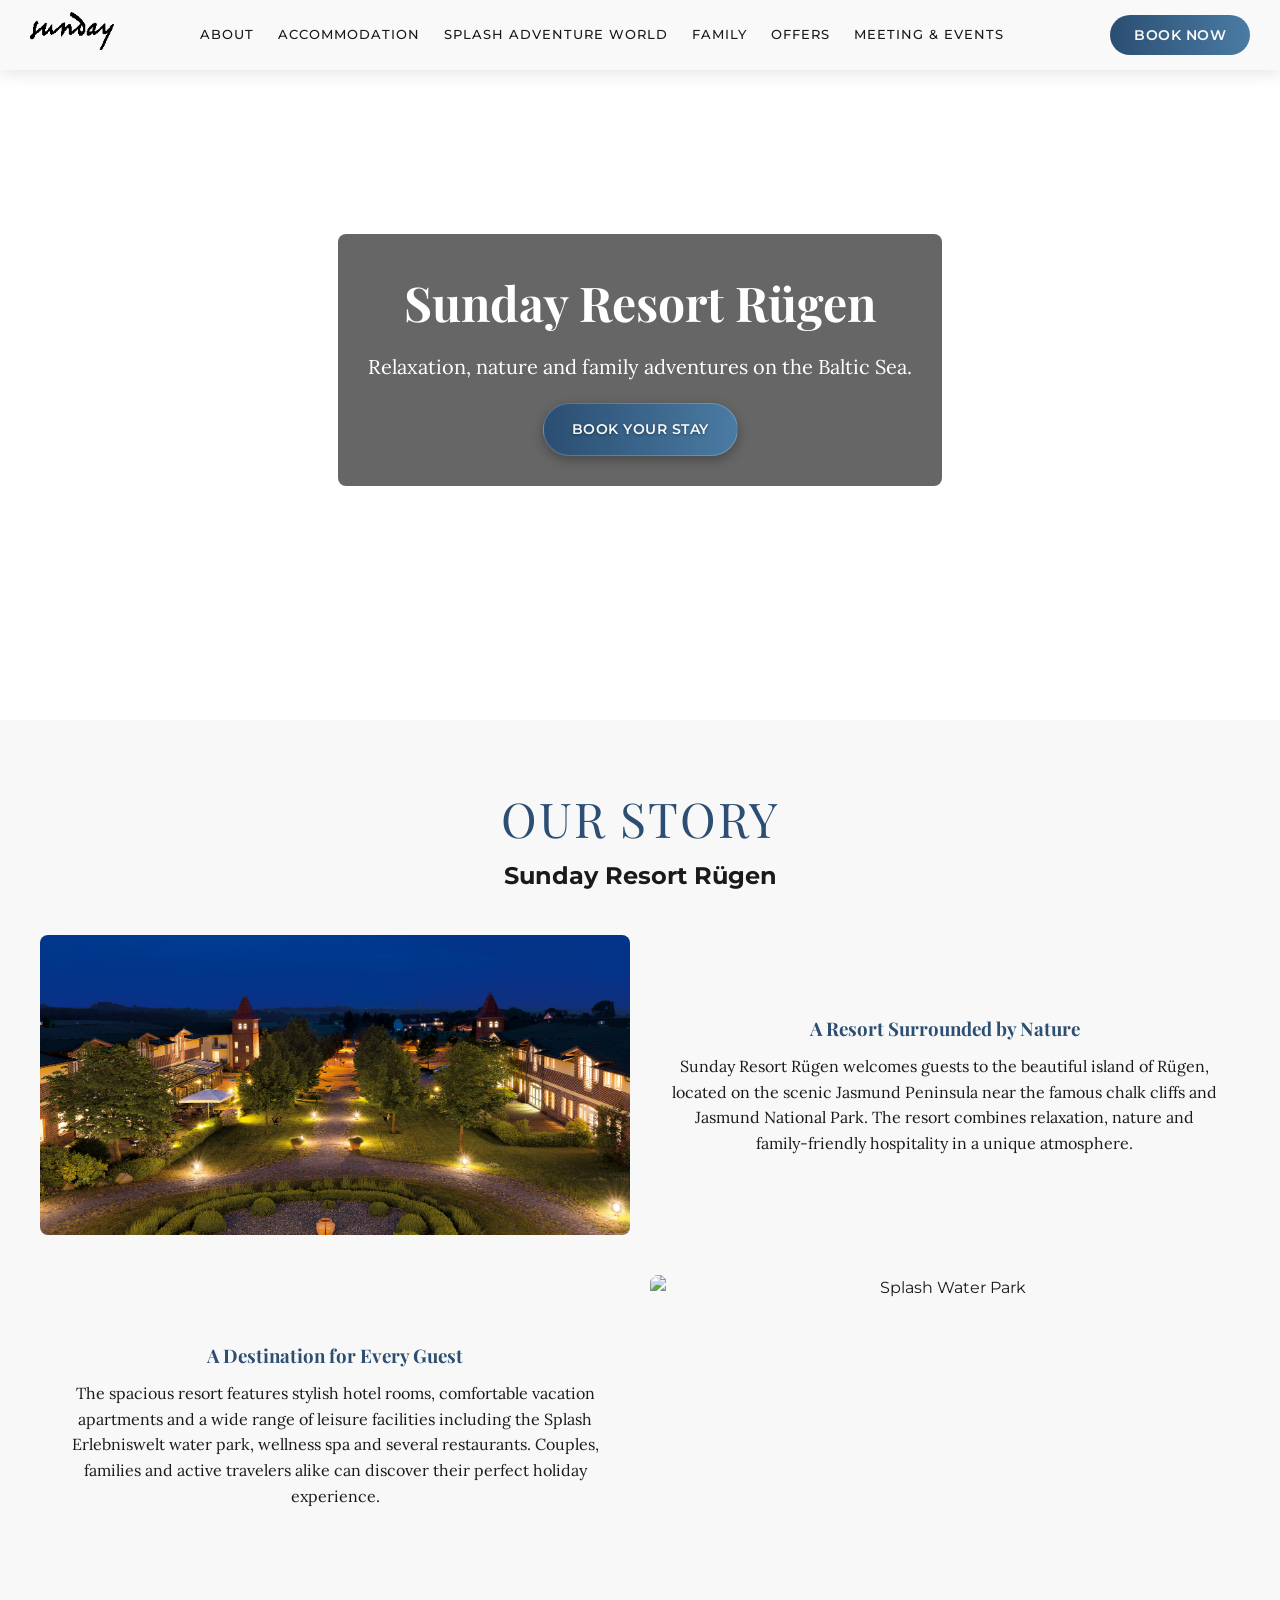
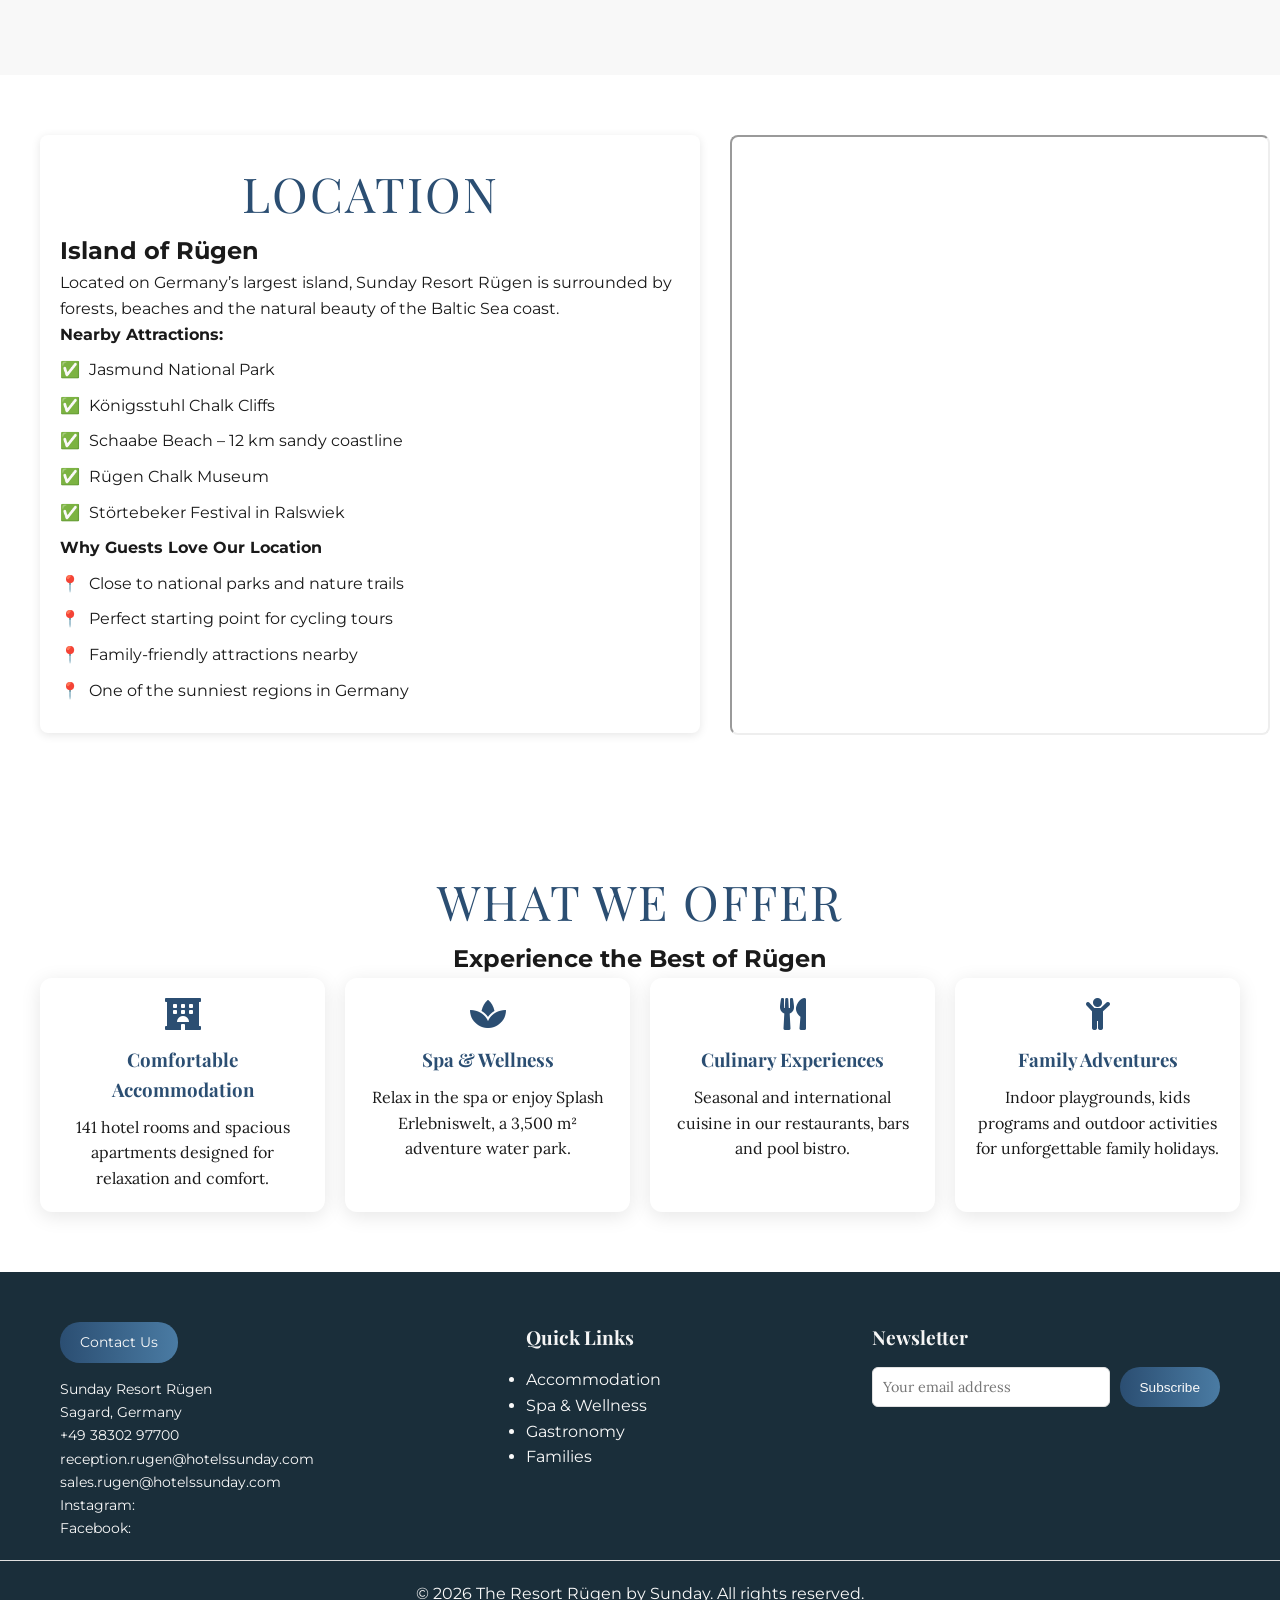
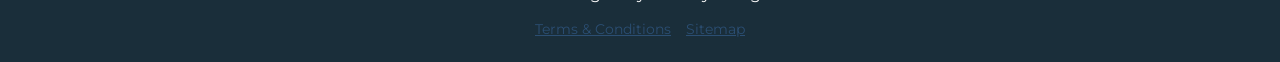
==== commit 639219e5: "header menu update" ====
--- a/about.html
+++ b/about.html
@@ -1,343 +1,341 @@
-<!DOCTYPE html>
+<!doctype html>
 <html lang="en">
-
-<head>
-  <meta charset="UTF-8" />
-  <meta name="viewport" content="width=device-width, initial-scale=1.0" />
-
-  <title>About Sunday Resort Rügen</title>
-
-  <meta
-    name="description"
-    content="Discover Sunday Resort Rügen – a family-friendly 4-star resort surrounded by the nature of the Jasmund Peninsula, offering hotel rooms, apartments, wellness and adventure experiences."
-  />
-
-  <!-- CSS -->
-  <link rel="stylesheet" href="style.css" />
-  <link rel="stylesheet" href="about.css" />
-
-  <!-- Fonts -->
-  <link rel="preconnect" href="https://fonts.googleapis.com" />
-  <link rel="preconnect" href="https://fonts.gstatic.com" crossorigin />
-
-  <link
-    href="https://fonts.googleapis.com/css2?family=Montserrat:wght@400;500;700&family=Playfair+Display:wght@600&family=Lora:wght@400;500&display=swap"
-    rel="stylesheet"
-  />
-
-  <!-- Icons -->
-  <link
-    rel="stylesheet"
-    href="https://cdnjs.cloudflare.com/ajax/libs/font-awesome/5.15.4/css/all.min.css"
-  />
-</head>
-
-<body>
-
-  <!-- PRELOADER -->
-  <div class="preloader">
-    <div class="loader"></div>
-  </div>
-
-  <!-- HEADER -->
-<header class="site-header">
-  <div class="header-container">
-
-    <div class="logo">
-      <a href="index.html">
-        <img src="images/output-onlinepngtools.png" alt="Sunday Resort Rügen" />
-      </a>
+  <head>
+    <meta charset="UTF-8" />
+    <meta name="viewport" content="width=device-width, initial-scale=1.0" />
+
+    <title>About Sunday Resort Rügen</title>
+
+    <meta
+      name="description"
+      content="Discover Sunday Resort Rügen – a family-friendly 4-star resort surrounded by the nature of the Jasmund Peninsula, offering hotel rooms, apartments, wellness and adventure experiences."
+    />
+
+    <!-- CSS -->
+    <link rel="stylesheet" href="style.css" />
+    <link rel="stylesheet" href="about.css" />
+
+    <!-- Fonts -->
+    <link rel="preconnect" href="https://fonts.googleapis.com" />
+    <link rel="preconnect" href="https://fonts.gstatic.com" crossorigin />
+
+    <link
+      href="https://fonts.googleapis.com/css2?family=Montserrat:wght@400;500;700&family=Playfair+Display:wght@600&family=Lora:wght@400;500&display=swap"
+      rel="stylesheet"
+    />
+
+    <!-- Icons -->
+    <link
+      rel="stylesheet"
+      href="https://cdnjs.cloudflare.com/ajax/libs/font-awesome/5.15.4/css/all.min.css"
+    />
+  </head>
+
+  <body>
+    <!-- PRELOADER -->
+    <div class="preloader">
+      <div class="loader"></div>
     </div>
 
-    <div class="nav-container">
-      <nav class="main-navigation" aria-label="Main Navigation">
-        <ul class="nav-menu">
-
-          <li class="has-dropdown">
-            <a href="#" aria-haspopup="true">About</a>
-            <ul class="dropdown-menu">
-              <li><a href="about.html">Our Story</a></li>
-              <li><a href="contact.html">Contact Us</a></li>
+    <!-- HEADER -->
+    <!-- HEADER -->
+    <header class="site-header">
+      <div class="header-container">
+        <div class="logo">
+          <a href="index.html">
+            <img
+              src="images/output-onlinepngtools.png"
+              alt="Sunday Resort Rügen"
+            />
+          </a>
+        </div>
+
+        <div class="nav-container">
+          <nav class="main-navigation" aria-label="Main Navigation">
+            <ul class="nav-menu">
+              <li class="has-dropdown">
+                <a href="#" aria-haspopup="true">About</a>
+                <ul class="dropdown-menu">
+                  <li><a href="about.html">Our Story</a></li>
+                  <li><a href="contact.html">Contact Us</a></li>
+                  <li><a href="gastronomy.html">Gastronomie - Hotel</a></li>
+                  <li>
+                    <a href="tourist-attractions.html">Tourist Attraction</a>
+                  </li>
+                  <li><a href="gallery.html">Gallery</a></li>
+                </ul>
+              </li>
+
+              <li class="has-dropdown">
+                <a href="#" aria-haspopup="true">Accommodation</a>
+                <ul class="dropdown-menu">
+                  <li><a href="hotel.html">Hotel</a></li>
+                  <li><a href="apartments.html">Apartments</a></li>
+                </ul>
+              </li>
+
+              <li class="has-dropdown">
+                <a href="#" aria-haspopup="true">Splash Adventure World</a>
+                <ul class="dropdown-menu">
+                  <li><a href="pool-area.html">Pool Area</a></li>
+                  <li><a href="spa.html">Spa</a></li>
+                  <li>
+                    <a href="indoor-playground.html">Indoor Playground</a>
+                  </li>
+                </ul>
+              </li>
+
+              <li><a href="family.html">Family</a></li>
+              <li><a href="offers.html">Offers</a></li>
+
+              <!-- <li class="has-dropdown">
+                <a href="#" aria-haspopup="true">Gastronomie</a>
+                <ul class="dropdown-menu">
+                  <li><a href="gastronomy.html">Hotel</a></li>
+                </ul>
+              </li> -->
+
+              <li><a href="events.html">Meeting & Events</a></li>
+              <!-- <li><a href="tourist-attractions.html">Tourist Attraction</a></li> -->
+              <!-- <li><a href="gallery.html">Gallery</a></li> -->
             </ul>
-          </li>
-
-          <li class="has-dropdown">
-            <a href="#" aria-haspopup="true">Accommodation</a>
-            <ul class="dropdown-menu">
-              <li><a href="hotel.html">Hotel</a></li>
-              <li><a href="apartments.html">Apartments</a></li>
-            </ul>
-          </li>
-
-          <li class="has-dropdown">
-            <a href="#" aria-haspopup="true">Splash Adventure World</a>
-            <ul class="dropdown-menu">
-              <li><a href="pool-area.html">Pool Area</a></li>
-              <li><a href="spa.html">Spa</a></li>
-              <li><a href="indoor-playground.html">Indoor Playground</a></li>
-            </ul>
-          </li>
-
-          <li><a href="family.html">Family</a></li>
-          <li><a href="offers.html">Offers</a></li>
-
-          <li class="has-dropdown">
-            <a href="#" aria-haspopup="true">Gastronomie</a>
-            <ul class="dropdown-menu">
-              <li><a href="gastronomy.html">Hotel</a></li>
-            </ul>
-          </li>
-
-          <li><a href="events.html">Meeting & Events</a></li>
-          <li><a href="tourist-attractions.html">Tourist Attraction</a></li>
-          <li><a href="gallery.html">Gallery</a></li>
-
+          </nav>
+        </div>
+
+        <div class="nav-book">
+          <a href="#" class="btn-book">Book Now</a>
+        </div>
+
+        <div class="mobile-menu-toggle">
+          <span></span>
+          <span></span>
+          <span></span>
+        </div>
+      </div>
+    </header>
+
+    <!-- HERO SECTION -->
+    <section class="hero-section parallax">
+      <div class="hero-content">
+        <h1>Sunday Resort Rügen</h1>
+
+        <p>Relaxation, nature and family adventures on the Baltic Sea.</p>
+
+        <a href="#" class="btn-primary">Book Your Stay</a>
+      </div>
+    </section>
+
+    <!-- RESORT STORY -->
+    <section class="history-section">
+      <div class="section-label">Our Story</div>
+
+      <h2>Sunday Resort Rügen</h2>
+
+      <div class="history-container">
+        <div class="history-card">
+          <img
+            src="images/2_Facade_Outdoor/Precise Resort Rügen-Abendstimmung.jpg"
+            alt="Resort Exterior"
+          />
+
+          <div class="history-content">
+            <h3>A Resort Surrounded by Nature</h3>
+
+            <p>
+              Sunday Resort Rügen welcomes guests to the beautiful island of
+              Rügen, located on the scenic Jasmund Peninsula near the famous
+              chalk cliffs and Jasmund National Park. The resort combines
+              relaxation, nature and family-friendly hospitality in a unique
+              atmosphere.
+            </p>
+          </div>
+        </div>
+
+        <div class="history-card reverse">
+          <img
+            src="images/8_Splash/Pool/01_P8B6546_A_Realillusion.jpg"
+            alt="Splash Water Park"
+          />
+
+          <div class="history-content">
+            <h3>A Destination for Every Guest</h3>
+
+            <p>
+              The spacious resort features stylish hotel rooms, comfortable
+              vacation apartments and a wide range of leisure facilities
+              including the Splash Erlebniswelt water park, wellness spa and
+              several restaurants. Couples, families and active travelers alike
+              can discover their perfect holiday experience.
+            </p>
+          </div>
+        </div>
+      </div>
+    </section>
+
+    <!-- LOCATION SECTION -->
+    <section class="location-section">
+      <div class="location-container">
+        <div class="location-sidebar">
+          <div class="section-label">Location</div>
+
+          <h2>Island of Rügen</h2>
+
+          <p>
+            Located on Germany’s largest island, Sunday Resort Rügen is
+            surrounded by forests, beaches and the natural beauty of the Baltic
+            Sea coast.
+          </p>
+
+          <p><strong>Nearby Attractions:</strong></p>
+
+          <ul>
+            <li>Jasmund National Park</li>
+            <li>Königsstuhl Chalk Cliffs</li>
+            <li>Schaabe Beach – 12 km sandy coastline</li>
+            <li>Rügen Chalk Museum</li>
+            <li>Störtebeker Festival in Ralswiek</li>
+          </ul>
+
+          <p><strong>Why Guests Love Our Location</strong></p>
+
+          <ul>
+            <li>Close to national parks and nature trails</li>
+            <li>Perfect starting point for cycling tours</li>
+            <li>Family-friendly attractions nearby</li>
+            <li>One of the sunniest regions in Germany</li>
+          </ul>
+        </div>
+
+        <div class="location-map">
+          <iframe
+            src="https://www.google.com/maps?q=Precise%20Resort%20Rugen&output=embed"
+            loading="lazy"
+          ></iframe>
+        </div>
+      </div>
+    </section>
+
+    <!-- VALUES -->
+    <section class="values-section">
+      <div class="section-label">What We Offer</div>
+
+      <h2>Experience the Best of Rügen</h2>
+
+      <div class="values-container">
+        <div class="value-card" data-animate>
+          <i class="fas fa-hotel"></i>
+          <h3>Comfortable Accommodation</h3>
+          <p>
+            141 hotel rooms and spacious apartments designed for relaxation and
+            comfort.
+          </p>
+        </div>
+
+        <div class="value-card" data-animate>
+          <i class="fas fa-spa"></i>
+          <h3>Spa & Wellness</h3>
+          <p>
+            Relax in the spa or enjoy Splash Erlebniswelt, a 3,500 m² adventure
+            water park.
+          </p>
+        </div>
+
+        <div class="value-card" data-animate>
+          <i class="fas fa-utensils"></i>
+          <h3>Culinary Experiences</h3>
+          <p>
+            Seasonal and international cuisine in our restaurants, bars and pool
+            bistro.
+          </p>
+        </div>
+
+        <div class="value-card" data-animate>
+          <i class="fas fa-child"></i>
+          <h3>Family Adventures</h3>
+          <p>
+            Indoor playgrounds, kids programs and outdoor activities for
+            unforgettable family holidays.
+          </p>
+        </div>
+      </div>
+    </section>
+
+    <!-- FOOTER -->
+    <footer class="site-footer">
+      <div class="footer-columns">
+        <div class="footer-column">
+          <a href="contact.html" class="footer-button">Contact Us</a>
+          <address>
+            Sunday Resort Rügen<br />
+            Sagard, Germany<br />
+            <a href="tel:+493830297700">+49 38302 97700</a><br />
+            <a href="mailto:reception.rugen@hotelssunday.com "
+              >reception.rugen@hotelssunday.com </a
+            ><br />
+            <a href="mailto:sales.rugen@hotelssunday.com"
+              >sales.rugen@hotelssunday.com</a
+            ><br />
+            <a href="">Instagram: </a><br />
+            <a href=" ">Facebook: </a>
+          </address>
+        </div>
+
+        <div class="footer-column">
+          <h4>Quick Links</h4>
+
+          <ul>
+            <li><a href="#">Accommodation</a></li>
+            <li><a href="#">Spa & Wellness</a></li>
+            <li><a href="#">Gastronomy</a></li>
+            <li><a href="#">Families</a></li>
+          </ul>
+        </div>
+
+        <div class="footer-column newsletter">
+          <h4>Newsletter</h4>
+          <form
+            action="https://formsubmit.co/sales.rugen@hotelssunday.com"
+            method="POST"
+            class="newsletter-form"
+          >
+            <input
+              type="email"
+              name="email"
+              placeholder="Your email address"
+              required
+              aria-label="Your Email"
+            />
+            <button
+              class="btn"
+              type="submit"
+              aria-label="Subscribe to Newsletter"
+            >
+              Subscribe
+            </button>
+            <input type="hidden" name="_captcha" value="false" />
+            <input
+              type="hidden"
+              name="_subject"
+              value="New Newsletter Signup!"
+            />
+            <input
+              type="hidden"
+              name="_next"
+              value="https://resortrugen.booksundays.com/newsletter?subscribed=true"
+            />
+          </form>
+        </div>
+      </div>
+      <div class="footer-bottom">
+        <p>© 2026 The Resort Rügen by Sunday. All rights reserved.</p>
+        <ul class="footer-legal">
+          <!-- <li><a href="privacy.html">Privacy Policy</a></li> -->
+          <li><a href="terms.html">Terms & Conditions</a></li>
+          <li><a href="sitemap.html">Sitemap</a></li>
         </ul>
-      </nav>
-    </div>
-
-    <div class="nav-book">
-      <a href="#" class="btn-book">Book Now</a>
-    </div>
-
-    <div class="mobile-menu-toggle">
-      <span></span>
-      <span></span>
-      <span></span>
-    </div>
-
-  </div>
-</header>
-
-
-  <!-- HERO SECTION -->
-  <section class="hero-section parallax">
-    <div class="hero-content">
-
-      <h1>Sunday Resort Rügen</h1>
-
-      <p>
-        Relaxation, nature and family adventures on the Baltic Sea.
-      </p>
-
-      <a href="#" class="btn-primary">Book Your Stay</a>
-
-    </div>
-  </section>
-
-  <!-- RESORT STORY -->
-  <section class="history-section">
-
-    <div class="section-label">Our Story</div>
-
-    <h2>Sunday Resort Rügen</h2>
-
-    <div class="history-container">
-
-      <div class="history-card">
-
-        <img
-          src="images/2_Facade_Outdoor/Precise Resort Rügen-Abendstimmung.jpg"
-          alt="Resort Exterior"
-        />
-
-        <div class="history-content">
-
-          <h3>A Resort Surrounded by Nature</h3>
-
-          <p>
-            Sunday Resort Rügen welcomes guests to the beautiful island
-            of Rügen, located on the scenic Jasmund Peninsula near the
-            famous chalk cliffs and Jasmund National Park. The resort
-            combines relaxation, nature and family-friendly hospitality
-            in a unique atmosphere.
-          </p>
-
-        </div>
-      </div>
-
-      <div class="history-card reverse">
-
-        <img
-          src="images/8_Splash/Pool/01_P8B6546_A_Realillusion.jpg"
-          alt="Splash Water Park"
-        />
-
-        <div class="history-content">
-
-          <h3>A Destination for Every Guest</h3>
-
-          <p>
-            The spacious resort features stylish hotel rooms,
-            comfortable vacation apartments and a wide range
-            of leisure facilities including the Splash Erlebniswelt
-            water park, wellness spa and several restaurants.
-            Couples, families and active travelers alike can
-            discover their perfect holiday experience.
-          </p>
-
-        </div>
-      </div>
-
-    </div>
-
-  </section>
-
-  <!-- LOCATION SECTION -->
-  <section class="location-section">
-
-    <div class="location-container">
-
-      <div class="location-sidebar">
-
-        <div class="section-label">Location</div>
-
-        <h2>Island of Rügen</h2>
-
-        <p>
-          Located on Germany’s largest island, Sunday Resort Rügen
-          is surrounded by forests, beaches and the natural beauty
-          of the Baltic Sea coast.
-        </p>
-
-        <p><strong>Nearby Attractions:</strong></p>
-
-        <ul>
-          <li>Jasmund National Park</li>
-          <li>Königsstuhl Chalk Cliffs</li>
-          <li>Schaabe Beach – 12 km sandy coastline</li>
-          <li>Rügen Chalk Museum</li>
-          <li>Störtebeker Festival in Ralswiek</li>
-        </ul>
-
-        <p><strong>Why Guests Love Our Location</strong></p>
-
-        <ul>
-          <li>Close to national parks and nature trails</li>
-          <li>Perfect starting point for cycling tours</li>
-          <li>Family-friendly attractions nearby</li>
-          <li>One of the sunniest regions in Germany</li>
-        </ul>
-
-      </div>
-
-      <div class="location-map">
-
-        <iframe
-          src="https://www.google.com/maps?q=Precise%20Resort%20Rugen&output=embed"
-          loading="lazy"
-        ></iframe>
-
-      </div>
-
-    </div>
-
-  </section>
-
-  <!-- VALUES -->
-  <section class="values-section">
-
-    <div class="section-label">What We Offer</div>
-
-    <h2>Experience the Best of Rügen</h2>
-
-    <div class="values-container">
-
-      <div class="value-card" data-animate>
-        <i class="fas fa-hotel"></i>
-        <h3>Comfortable Accommodation</h3>
-        <p>
-          141 hotel rooms and spacious apartments designed for
-          relaxation and comfort.
-        </p>
-      </div>
-
-      <div class="value-card" data-animate>
-        <i class="fas fa-spa"></i>
-        <h3>Spa & Wellness</h3>
-        <p>
-          Relax in the spa or enjoy Splash Erlebniswelt,
-          a 3,500 m² adventure water park.
-        </p>
-      </div>
-
-      <div class="value-card" data-animate>
-        <i class="fas fa-utensils"></i>
-        <h3>Culinary Experiences</h3>
-        <p>
-          Seasonal and international cuisine in our restaurants,
-          bars and pool bistro.
-        </p>
-      </div>
-
-      <div class="value-card" data-animate>
-        <i class="fas fa-child"></i>
-        <h3>Family Adventures</h3>
-        <p>
-          Indoor playgrounds, kids programs and outdoor activities
-          for unforgettable family holidays.
-        </p>
-      </div>
-
-    </div>
-
-  </section>
-
-  <!-- FOOTER -->
-  <footer class="site-footer">
-
-    <div class="footer-columns">
-
-      <div class="footer-column">
-        <a href="contact.html" class="footer-button">Contact Us</a>
-        <address>
-          Sunday Resort Rügen<br>
-          Sagard, Germany<br>
-          <a href="tel:+493830297700">+49 38302 97700</a><br>
-          <a href="mailto:reception.rugen@hotelssunday.com ">reception.rugen@hotelssunday.com </a><br>
-          <a href="mailto:sales.rugen@hotelssunday.com">sales.rugen@hotelssunday.com</a><br>
-          <a href="">Instagram: </a><br>
-          <a href=" ">Facebook: </a>
-        </address>
-      </div>
-
-      <div class="footer-column">
-        <h4>Quick Links</h4>
-
-        <ul>
-          <li><a href="#">Accommodation</a></li>
-          <li><a href="#">Spa & Wellness</a></li>
-          <li><a href="#">Gastronomy</a></li>
-          <li><a href="#">Families</a></li>
-        </ul>
-      </div>
-
-      <div class="footer-column newsletter">
-        <h4>Newsletter</h4>
-        <form action="https://formsubmit.co/sales.rugen@hotelssunday.com" method="POST" class="newsletter-form">
-          <input type="email" name="email" placeholder="Your email address" required aria-label="Your Email">
-          <button class="btn" type="submit" aria-label="Subscribe to Newsletter">Subscribe</button>
-          <input type="hidden" name="_captcha" value="false">
-          <input type="hidden" name="_subject" value="New Newsletter Signup!">
-          <input type="hidden" name="_next" value="https://resortrugen.booksundays.com/newsletter?subscribed=true">
-        </form>
-      </div>
-
-
-    </div>
-   <div class="footer-bottom">
-      <p>© 2026 The Resort Rügen by Sunday. All rights reserved.</p>
-      <ul class="footer-legal">
-        <!-- <li><a href="privacy.html">Privacy Policy</a></li> -->
-        <li><a href="terms.html">Terms & Conditions</a></li>
-        <li><a href="sitemap.html">Sitemap</a></li>
-      </ul>
-    </div>
-
-  </footer>
-  <script src="script.js"></script>
-  <script src="about.js"></script>
-
-</body>
-
-</html>+      </div>
+    </footer>
+    <script src="script.js"></script>
+    <script src="about.js"></script>
+  </body>
+</html>
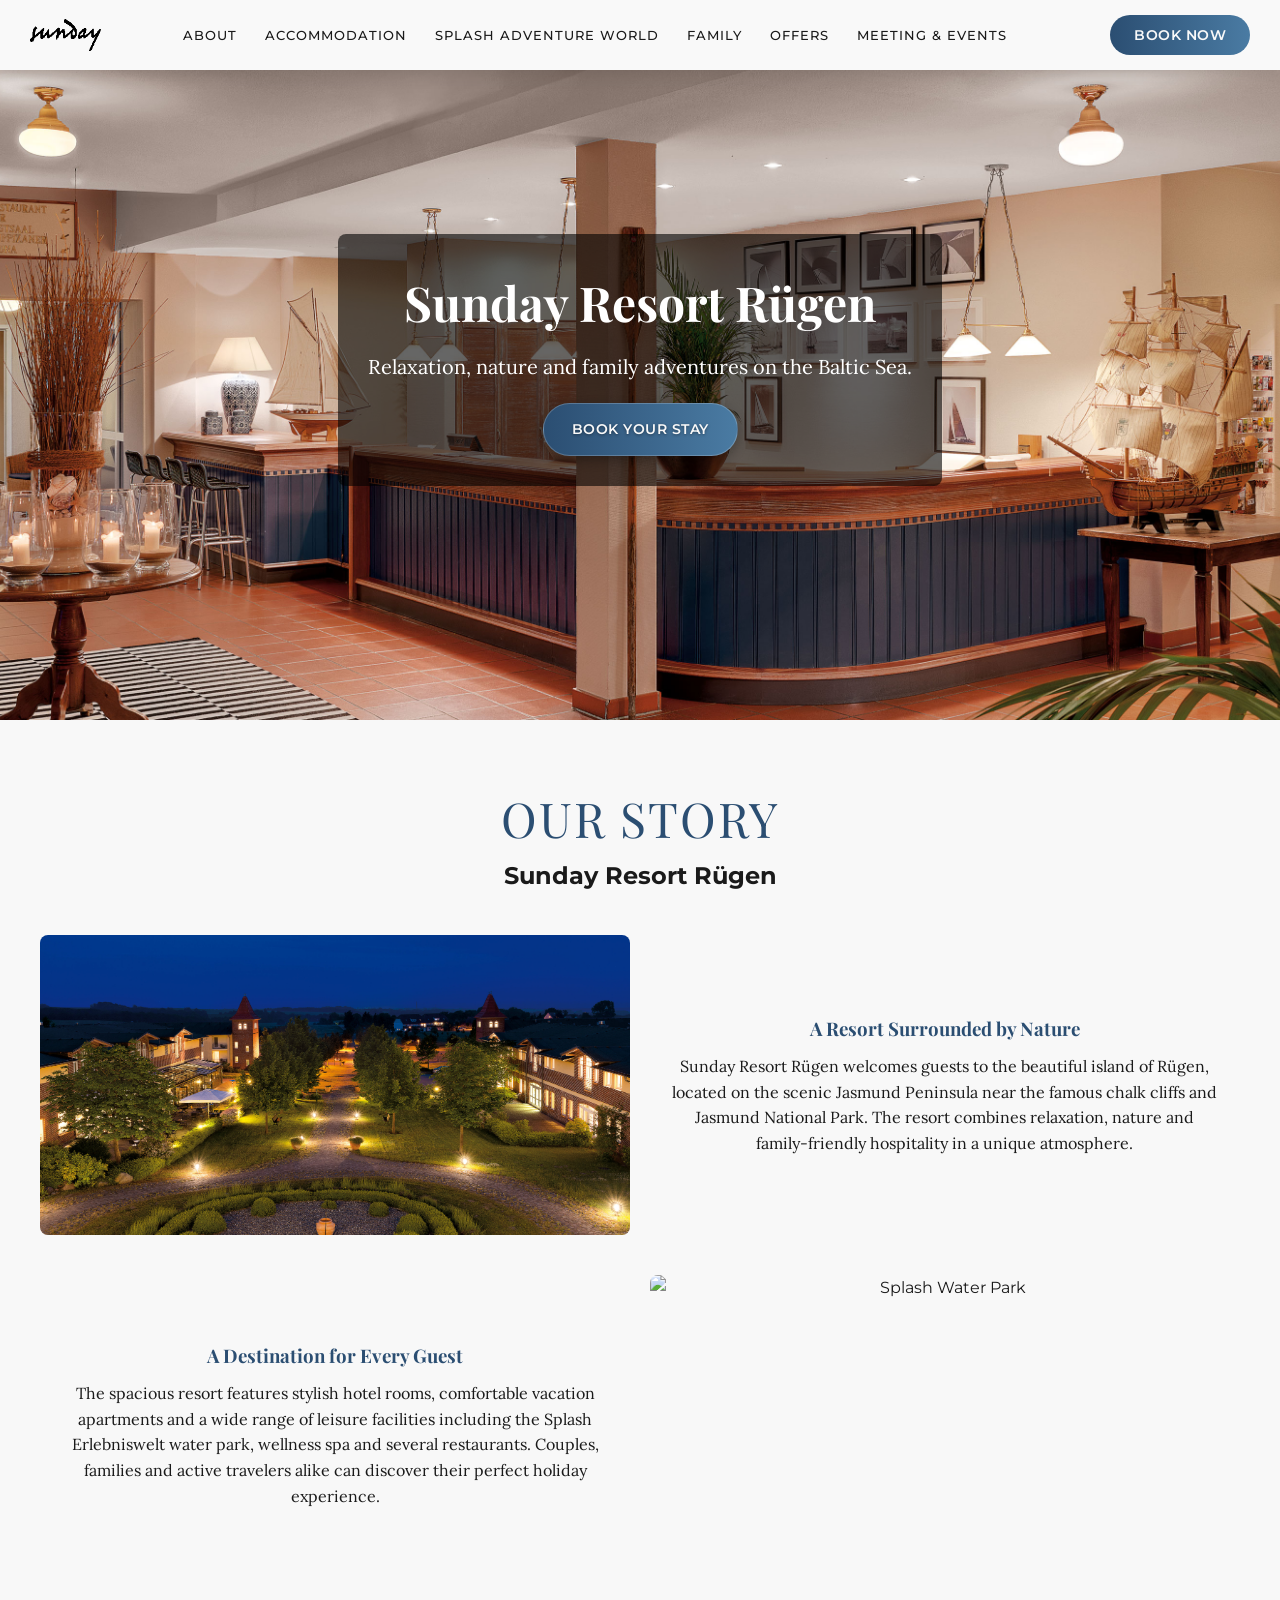
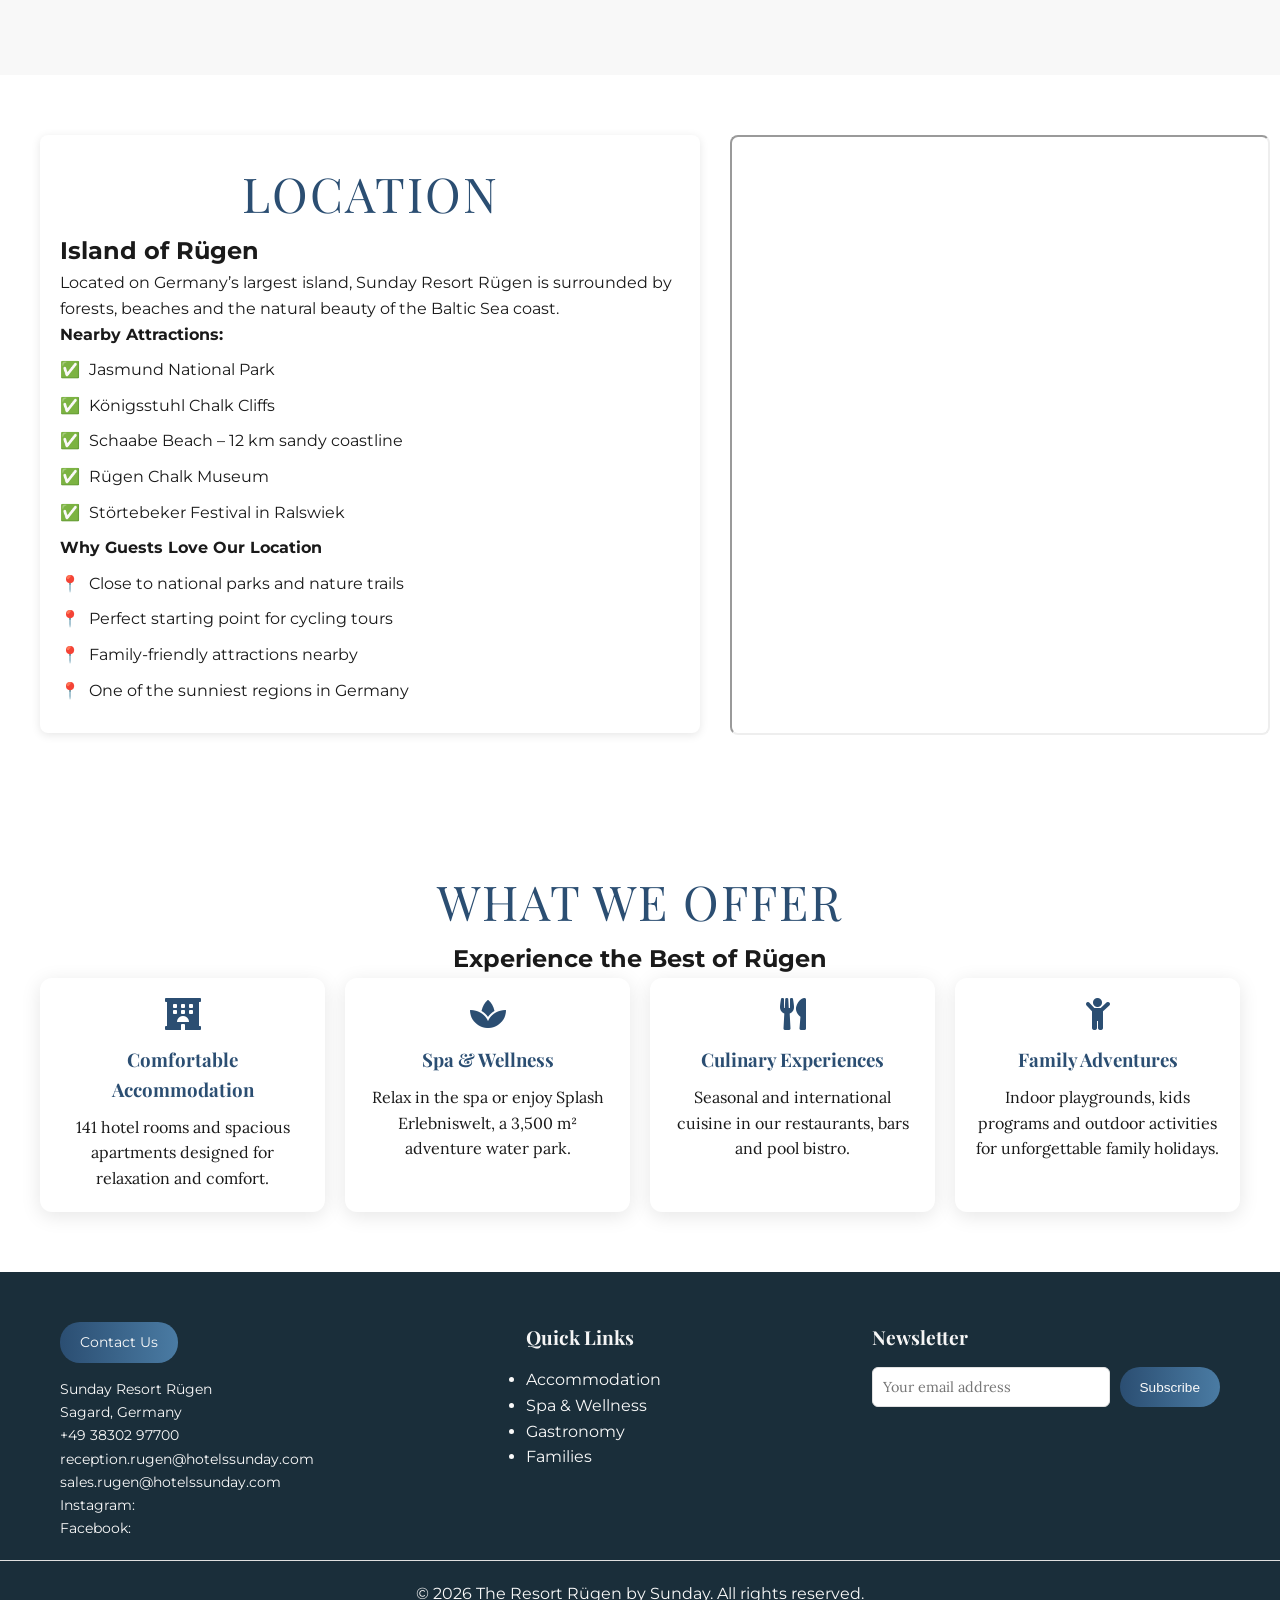
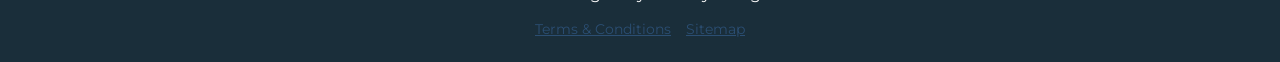
==== commit bcbde0a7: "images added" ====
--- a/about.html
+++ b/about.html
@@ -37,7 +37,6 @@
       <div class="loader"></div>
     </div>
 
-    <!-- HEADER -->
     <!-- HEADER -->
     <header class="site-header">
       <div class="header-container">
@@ -87,13 +86,6 @@
 
               <li><a href="family.html">Family</a></li>
               <li><a href="offers.html">Offers</a></li>
-
-              <!-- <li class="has-dropdown">
-                <a href="#" aria-haspopup="true">Gastronomie</a>
-                <ul class="dropdown-menu">
-                  <li><a href="gastronomy.html">Hotel</a></li>
-                </ul>
-              </li> -->
 
               <li><a href="events.html">Meeting & Events</a></li>
               <!-- <li><a href="tourist-attractions.html">Tourist Attraction</a></li> -->
--- a/style.css
+++ b/style.css
@@ -11,7 +11,7 @@
   --header-height: 60px;
 }
 
-@import url('https://fonts.googleapis.com/css2?family=Montserrat:wght@400;500;700&family=Playfair+Display:wght@600&family=Lora:wght@400;500&display=swap');
+@import url("https://fonts.googleapis.com/css2?family=Montserrat:wght@400;500;700&family=Playfair+Display:wght@600&family=Lora:wght@400;500&display=swap");
 
 * {
   margin: 0;
@@ -19,7 +19,8 @@
   box-sizing: border-box;
 }
 
-html, body {
+html,
+body {
   width: 100%;
   max-width: 100vw;
   overflow-x: hidden;
@@ -27,7 +28,7 @@
 }
 
 body {
-  font-family: 'Montserrat', sans-serif;
+  font-family: "Montserrat", sans-serif;
   font-weight: 400;
   font-size: 1rem;
   line-height: 1.6;
@@ -67,7 +68,9 @@
 }
 
 @keyframes spin {
-  to { transform: rotate(360deg); }
+  to {
+    transform: rotate(360deg);
+  }
 }
 
 /* Header */
@@ -89,25 +92,24 @@
 
 .header-container {
   display: flex;
-  align-items: center;       /* fix vertical alignment */
+  align-items: center;
   justify-content: space-between;
-  max-width: 1400px;         /* more width for many menu items */
+  max-width: 1400px;
   margin: 0 auto;
-  padding: 12px 30px;        /* equal left/right spacing */
-  gap: 25px;
+  padding: 0 30px; /* remove vertical padding */
+  height: 70px; /* fixed height */
 }
 
 .logo {
-  flex: 0 0 auto;
   display: flex;
   align-items: center;
+  height: 100%;
 }
 
 .logo img {
-  max-height: 38px;
+  height: 32px; /* fixed height instead of max-height */
   width: auto;
-  object-fit: contain;
-  transition: var(--transition);
+  display: block;
 }
 
 .logo img:hover {
@@ -125,7 +127,7 @@
 .nav-menu {
   display: flex;
   list-style: none;
-  gap: 24px;
+  gap: 28px;
   margin: 0 auto;
   padding: 0;
   align-items: center;
@@ -146,7 +148,7 @@
 }
 
 .main-navigation ul li a::after {
-  content: '';
+  content: "";
   position: absolute;
   bottom: -4px;
   left: 0;
@@ -348,13 +350,13 @@
 }
 
 .slide-content h1 {
-  font-family: 'Playfair Display', serif;
+  font-family: "Playfair Display", serif;
   font-size: clamp(2.5rem, 5vw, 3.2rem);
   font-weight: 700;
   margin-bottom: 20px;
   color: #fff;
   text-align: center;
-  text-shadow: 
+  text-shadow:
     0 2px 4px rgba(0, 0, 0, 0.8),
     0 4px 8px rgba(0, 0, 0, 0.6);
   letter-spacing: 0.5px;
@@ -362,7 +364,7 @@
 }
 
 .slide-content p {
-  font-family: 'Montserrat', sans-serif;
+  font-family: "Montserrat", sans-serif;
   font-size: clamp(0.9rem, 1.8vw, 1.05rem);
   background: rgba(0, 0, 0, 0.4);
   color: #f2f2f2;
@@ -453,7 +455,11 @@
 /* Section Transition Quote */
 .section-transition-quote {
   padding: 50px 20px;
-  background: linear-gradient(120deg, var(--light-color) 80%, var(--primary-color) 100%);
+  background: linear-gradient(
+    120deg,
+    var(--light-color) 80%,
+    var(--primary-color) 100%
+  );
   text-align: center;
   position: relative;
   overflow: hidden;
@@ -471,7 +477,7 @@
 }
 
 .quote-text {
-  font-family: 'Playfair Display', serif;
+  font-family: "Playfair Display", serif;
   font-size: clamp(1rem, 2vw, 1.3rem);
   font-style: italic;
   background: linear-gradient(90deg, var(--primary-color), #4a7ba3);
@@ -494,12 +500,16 @@
   left: 20px;
   width: 30px;
   height: calc(100% - 120px);
-  background: linear-gradient(180deg, var(--secondary-color), var(--primary-color));
+  background: linear-gradient(
+    180deg,
+    var(--secondary-color),
+    var(--primary-color)
+  );
   border-radius: 4px;
 }
 
 .section-label {
-  font-family: 'Playfair Display', serif;
+  font-family: "Playfair Display", serif;
   font-size: 3rem;
   color: var(--primary-color);
   text-transform: uppercase;
@@ -542,7 +552,11 @@
 .highlight-overlay {
   position: absolute;
   inset: 0;
-  background: linear-gradient(180deg, rgba(43, 78, 114, 0.7), rgba(0, 0, 0, 0.5));
+  background: linear-gradient(
+    180deg,
+    rgba(43, 78, 114, 0.7),
+    rgba(0, 0, 0, 0.5)
+  );
   opacity: 0;
   display: flex;
   align-items: center;
@@ -555,11 +569,13 @@
 }
 
 .highlight-title {
-  font-family: 'Playfair Display', serif;
+  font-family: "Playfair Display", serif;
   font-size: clamp(1.3rem, 2vw, 1.6rem);
   color: var(--light-color);
   text-align: center;
 }
+
+
 
 /* Magazine Sections */
 .magazine-section {
@@ -576,19 +592,19 @@
 }
 
 .single-banner {
-  flex: 0 0 50%; 
+  flex: 0 0 50%;
   position: relative;
 }
 
 .single-banner img {
   width: 100%;
-  height: 400px; 
-  object-fit: fill; 
+  height: 400px;
+  object-fit: fill;
   object-position: center;
   border-radius: 12px;
   box-shadow: var(--shadow-light);
-  image-rendering: auto; 
-  display: block; 
+  image-rendering: auto;
+  display: block;
 }
 
 .magazine-content {
@@ -598,14 +614,14 @@
 }
 
 .magazine-content h2 {
-  font-family: 'Playfair Display', serif;
+  font-family: "Playfair Display", serif;
   font-size: clamp(1.8rem, 3vw, 2.2rem);
   color: var(--secondary-color);
   margin-bottom: 15px;
 }
 
 .magazine-content p {
-  font-family: 'Lora', serif;
+  font-family: "Lora", serif;
   font-size: 1rem;
   color: var(--dark-color);
   margin-bottom: 20px;
@@ -615,7 +631,8 @@
 /* Wedding Section */
 .wedding-section {
   padding: 100px 20px;
-  background: url('https://images.unsplash.com/photo-1519225421980-715cb0215aed?ixlib=rb-4.0.3&auto=format&fit=crop&w=1920&q=80') no-repeat center center/cover;
+  background: url("https://images.unsplash.com/photo-1519225421980-715cb0215aed?ixlib=rb-4.0.3&auto=format&fit=crop&w=1920&q=80")
+    no-repeat center center/cover;
   background-attachment: fixed;
   position: relative;
   overflow: hidden;
@@ -623,13 +640,17 @@
 }
 
 .wedding-section::before {
-  content: '';
+  content: "";
   position: absolute;
   top: 0;
   left: 0;
   width: 100%;
   height: 100%;
-  background: linear-gradient(180deg, rgba(249, 249, 249, 0.85), rgba(249, 249, 249, 0.9));
+  background: linear-gradient(
+    180deg,
+    rgba(249, 249, 249, 0.85),
+    rgba(249, 249, 249, 0.9)
+  );
   z-index: 1;
 }
 
@@ -642,7 +663,7 @@
 }
 
 .wedding-content h2 {
-  font-family: 'Playfair Display', serif;
+  font-family: "Playfair Display", serif;
   font-size: clamp(2.2rem, 4vw, 2.8rem);
   color: var(--secondary-color);
   margin-bottom: 25px;
@@ -650,7 +671,7 @@
 }
 
 .wedding-content p {
-  font-family: 'Lora', serif;
+  font-family: "Lora", serif;
   font-size: 1.1rem;
   color: var(--dark-color);
   line-height: 1.8;
@@ -672,7 +693,9 @@
   border-radius: 16px;
   overflow: hidden;
   box-shadow: var(--shadow-light);
-  transition: transform 0.4s ease, box-shadow 0.4s ease;
+  transition:
+    transform 0.4s ease,
+    box-shadow 0.4s ease;
   background: var(--light-color);
 }
 
@@ -705,19 +728,18 @@
 }
 
 .wedding-space h3 {
-  font-family: 'Playfair Display', serif;
+  font-family: "Playfair Display", serif;
   font-size: 1.5rem;
   color: var(--dark-color);
   margin-bottom: 15px;
 }
 
 .wedding-space p {
-  font-family: 'Lora', serif;
+  font-family: "Lora", serif;
   font-size: 1rem;
   color: var(--dark-color);
   line-height: 1.7;
 }
-
 
 /* Things To Do Section */
 .things-section {
@@ -767,7 +789,7 @@
   color: var(--primary-color);
   text-decoration: none;
   font-weight: 500;
-  font-family: 'Lora', serif;
+  font-family: "Lora", serif;
 }
 
 .thing-info a:hover {
@@ -794,14 +816,15 @@
   padding: 15px;
   background: #fff;
   border: 1px solid var(--primary-color);
-  font-family: 'Montserrat', sans-serif;
+  font-family: "Montserrat", sans-serif;
   font-size: 1.1rem;
   cursor: pointer;
   text-align: left;
   transition: background 0.3s;
 }
 
-.accordion-toggle:hover, .accordion-toggle.active {
+.accordion-toggle:hover,
+.accordion-toggle.active {
   background: var(--primary-color);
   color: #fff;
 }
@@ -812,7 +835,7 @@
   background: #fff;
   border: 1px solid #ddd;
   border-top: none;
-  font-family: 'Lora', serif;
+  font-family: "Lora", serif;
 }
 
 .accordion-content.active {
@@ -827,19 +850,18 @@
 }
 
 .pet-policy-section h2 {
-  font-family: 'Playfair Display', serif;
+  font-family: "Playfair Display", serif;
   font-size: clamp(2rem, 3vw, 2.5rem);
   color: var(--secondary-color);
   margin-bottom: 20px;
 }
 
 .pet-policy-section p {
-  font-family: 'Lora', serif;
+  font-family: "Lora", serif;
   font-size: 1rem;
   max-width: 800px;
   margin: 0 auto 20px;
 }
-
 
 /* Map Section */
 .map-container {
@@ -886,7 +908,7 @@
 }
 
 .footer-column h4 {
-  font-family: 'Playfair Display', serif;
+  font-family: "Playfair Display", serif;
   font-size: 1.2rem;
   color: whitesmoke;
   margin-bottom: 15px;
@@ -926,7 +948,7 @@
   padding: 10px;
   border: 1px solid var(--border-color);
   border-radius: 6px;
-  font-family: 'Lora', serif;
+  font-family: "Lora", serif;
   font-size: 0.9rem;
   flex: 1;
 }
@@ -1163,7 +1185,7 @@
 }
 
 .modal-content p {
-  font-family: 'Lora', serif;
+  font-family: "Lora", serif;
   font-size: 1rem;
   color: var(--dark-color);
   margin: 15px 0;
@@ -1184,4 +1206,26 @@
 .modal-content button:focus {
   background: var(--accent-color);
   color: var(--dark-color);
+}
+
+.slider-controls {
+  position: absolute;
+  top: 50%;
+  left: 0;
+  width: 100%;
+  display: flex;
+  justify-content: space-between;
+  transform: translateY(-50%);
+  z-index: 10;
+  padding: 0 20px;
+}
+
+.prev-slide,
+.next-slide {
+  width: 44px;
+  height: 44px;
+  border-radius: 50%;
+  border: none;
+  background: rgba(255, 255, 255, 0.8);
+  cursor: pointer;
 }
--- a/about.css
+++ b/about.css
@@ -2,7 +2,7 @@
 .hero-section {
     position: relative;
     height: 80vh;
-    background: url('images/Reception\ 3.jpg');
+    background: url('images/3_Public\ areas/Rezeption.jpg');
     background-size: contain;
     background-repeat: no-repeat;
     background-position: center center;
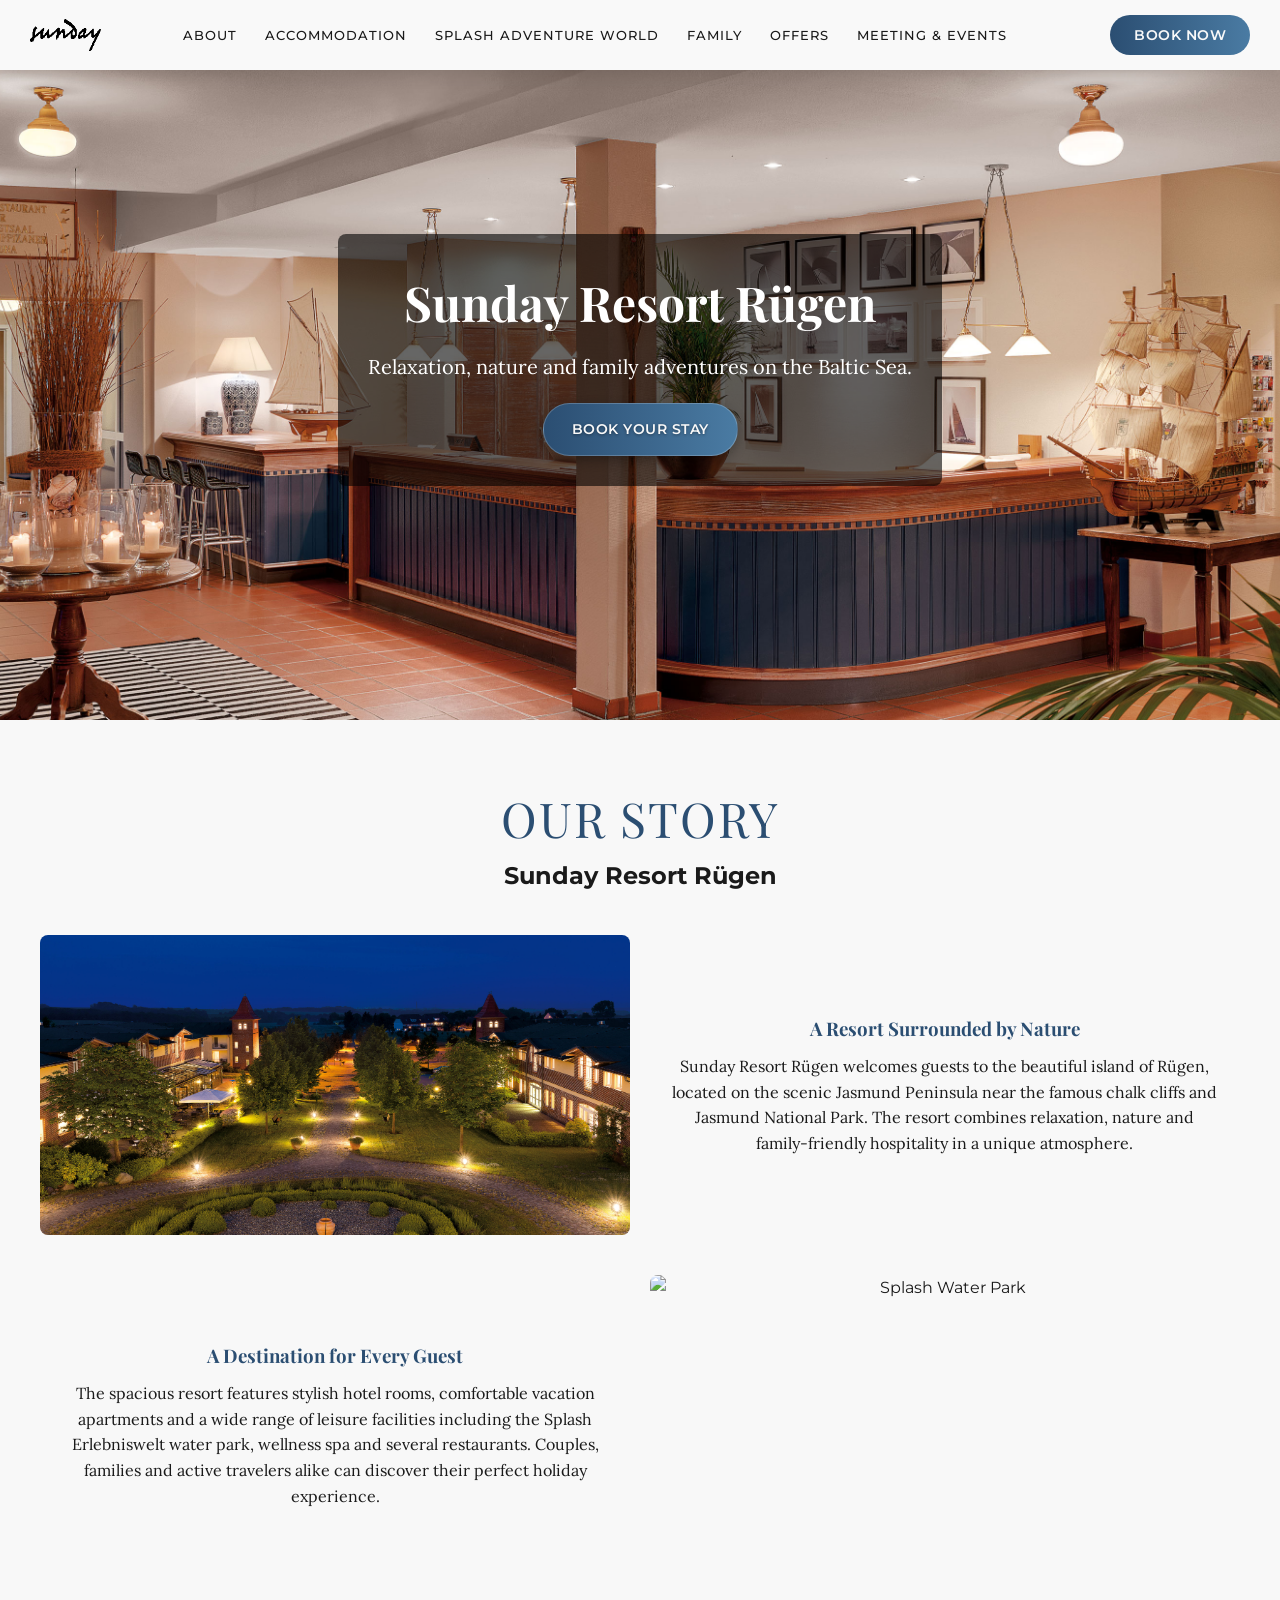
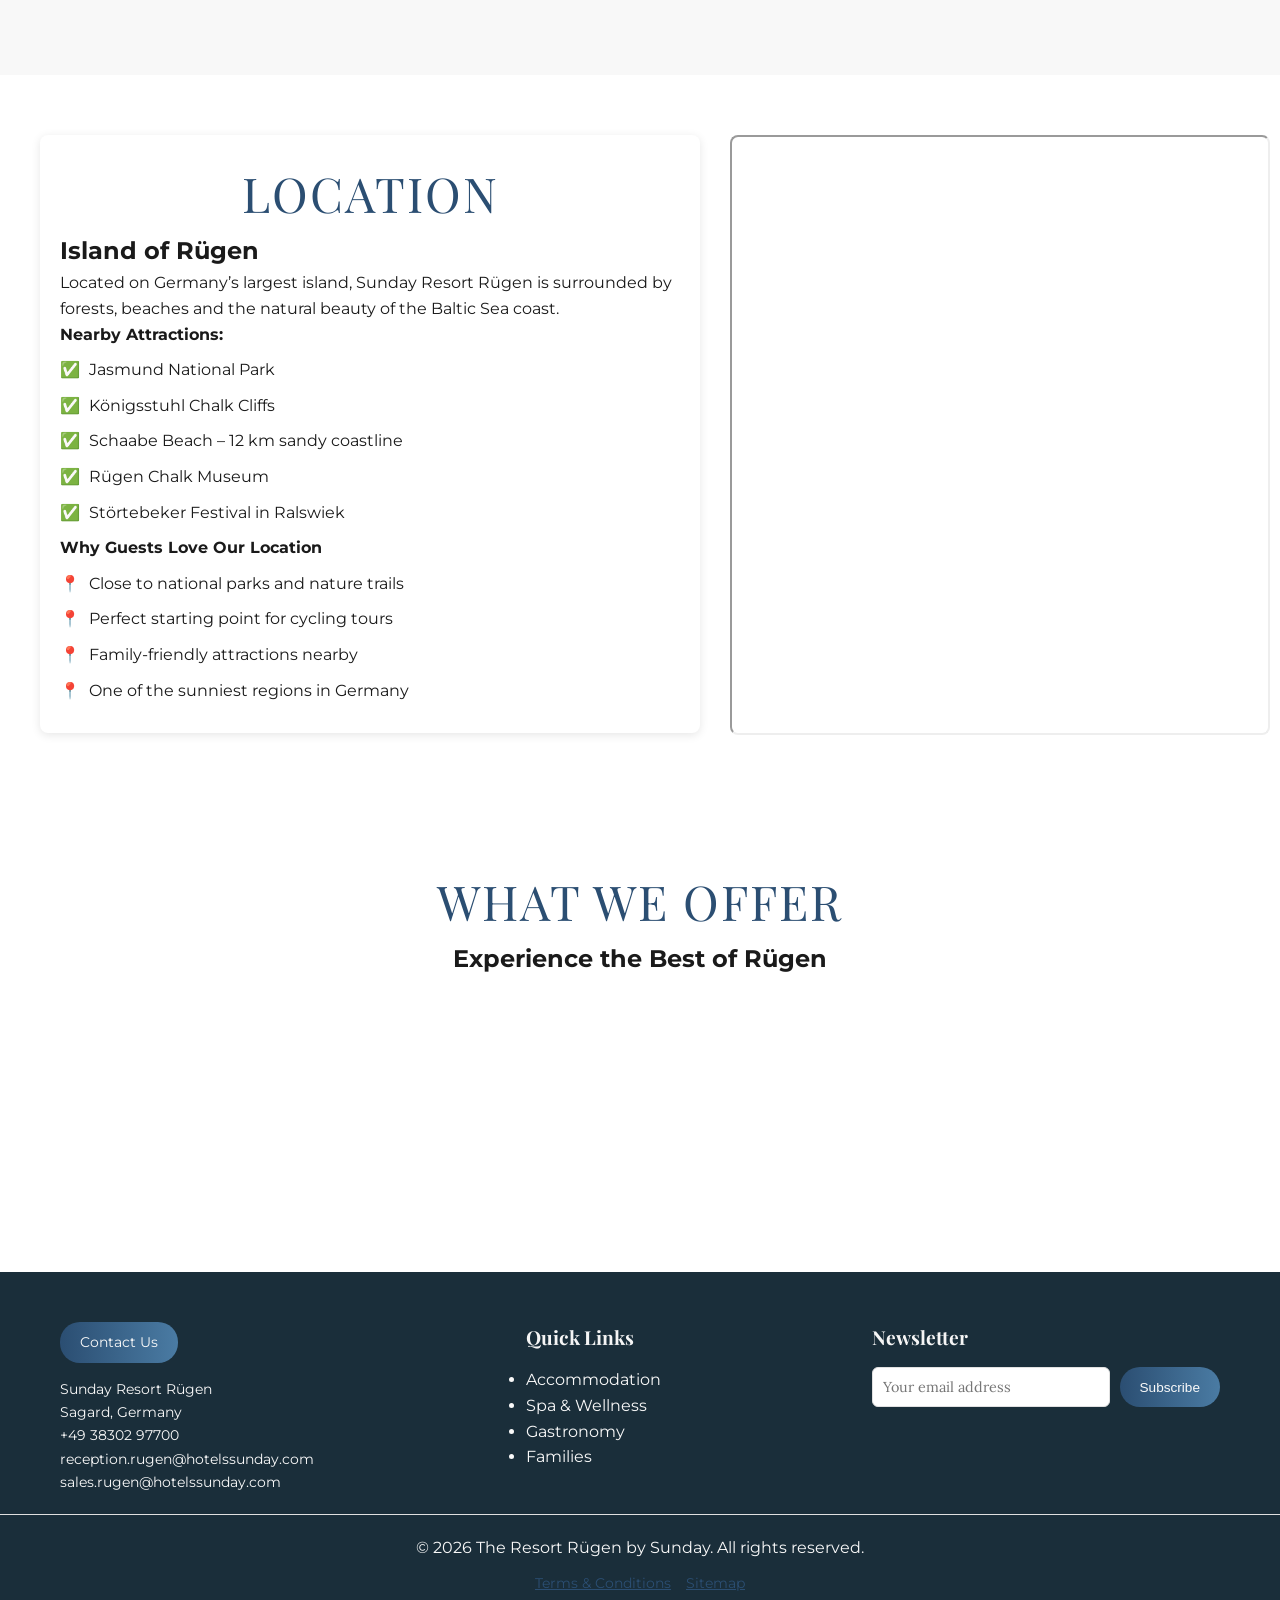
==== commit 3d9f14f2: "image updates" ====
--- a/about.html
+++ b/about.html
@@ -267,8 +267,8 @@
             <a href="mailto:sales.rugen@hotelssunday.com"
               >sales.rugen@hotelssunday.com</a
             ><br />
-            <a href="">Instagram: </a><br />
-            <a href=" ">Facebook: </a>
+            <!-- <a href="">Instagram: </a><br />
+            <a href=" ">Facebook: </a> -->
           </address>
         </div>
 
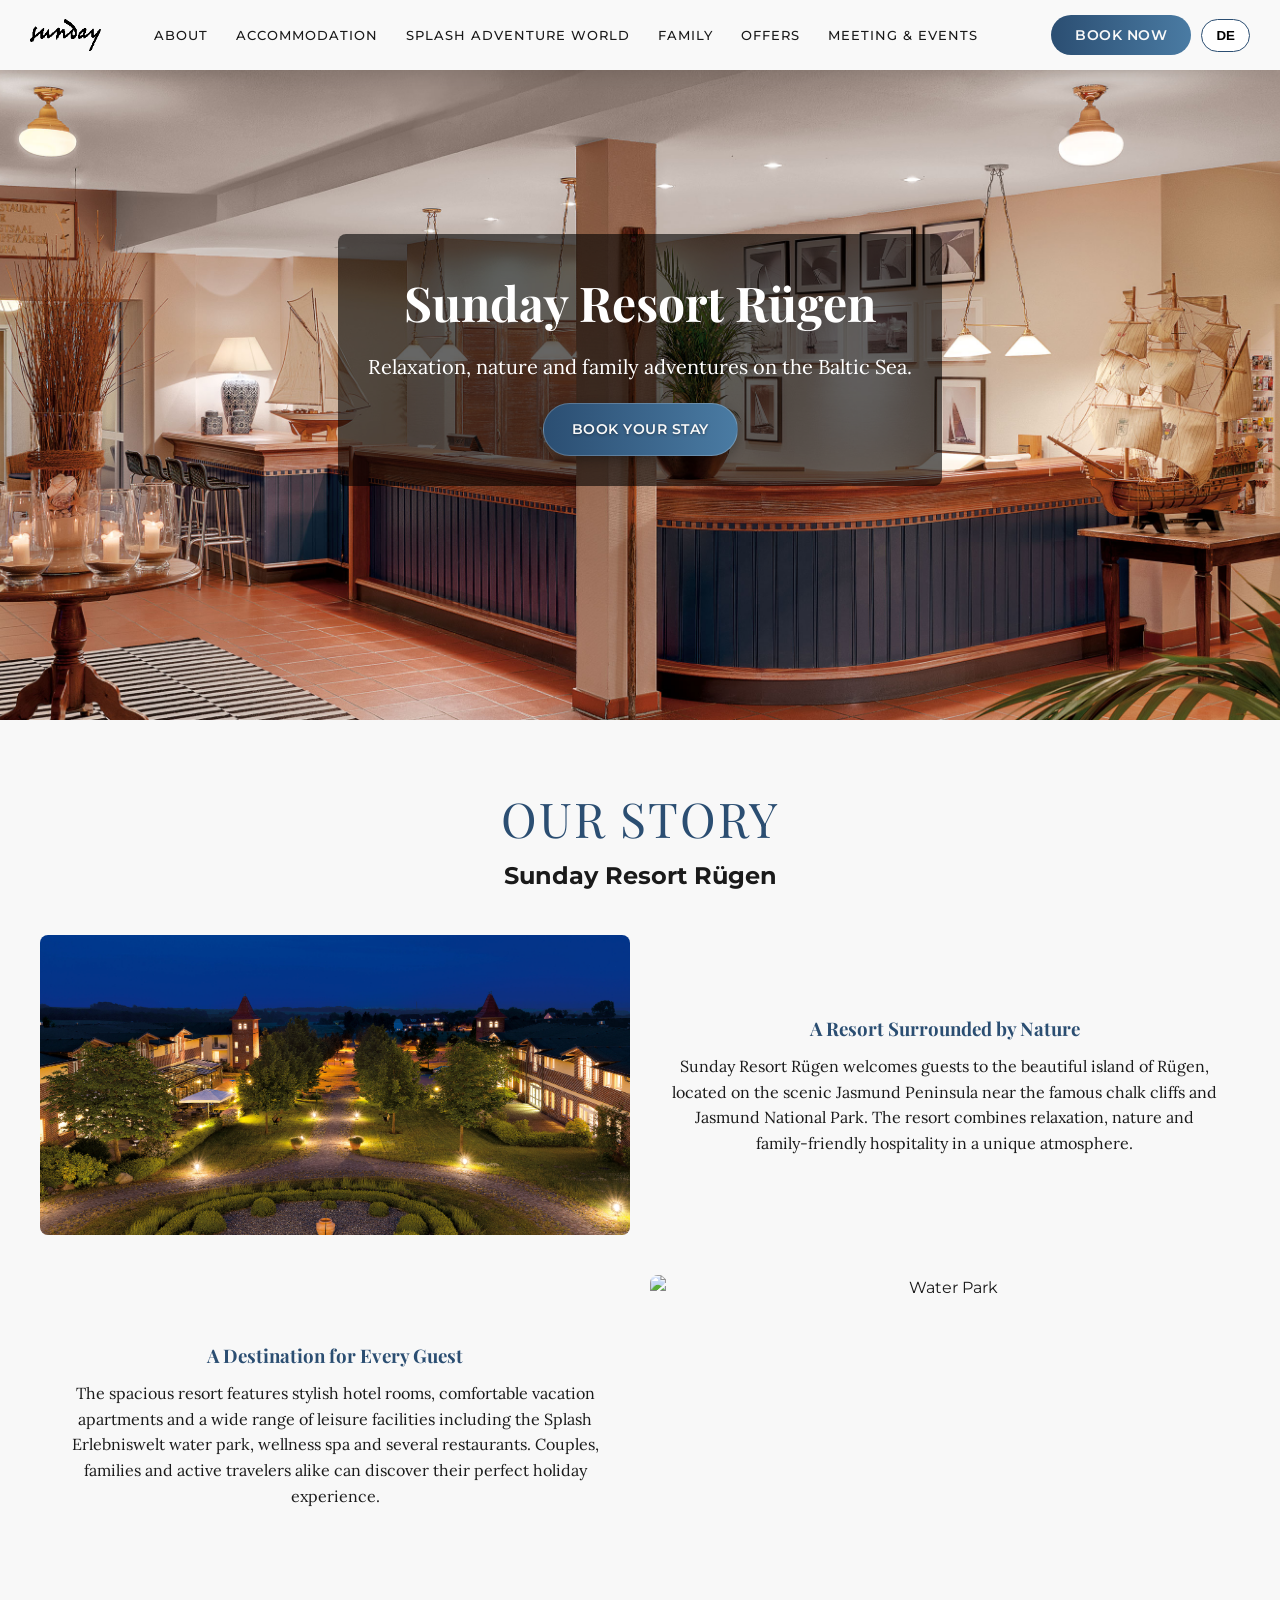
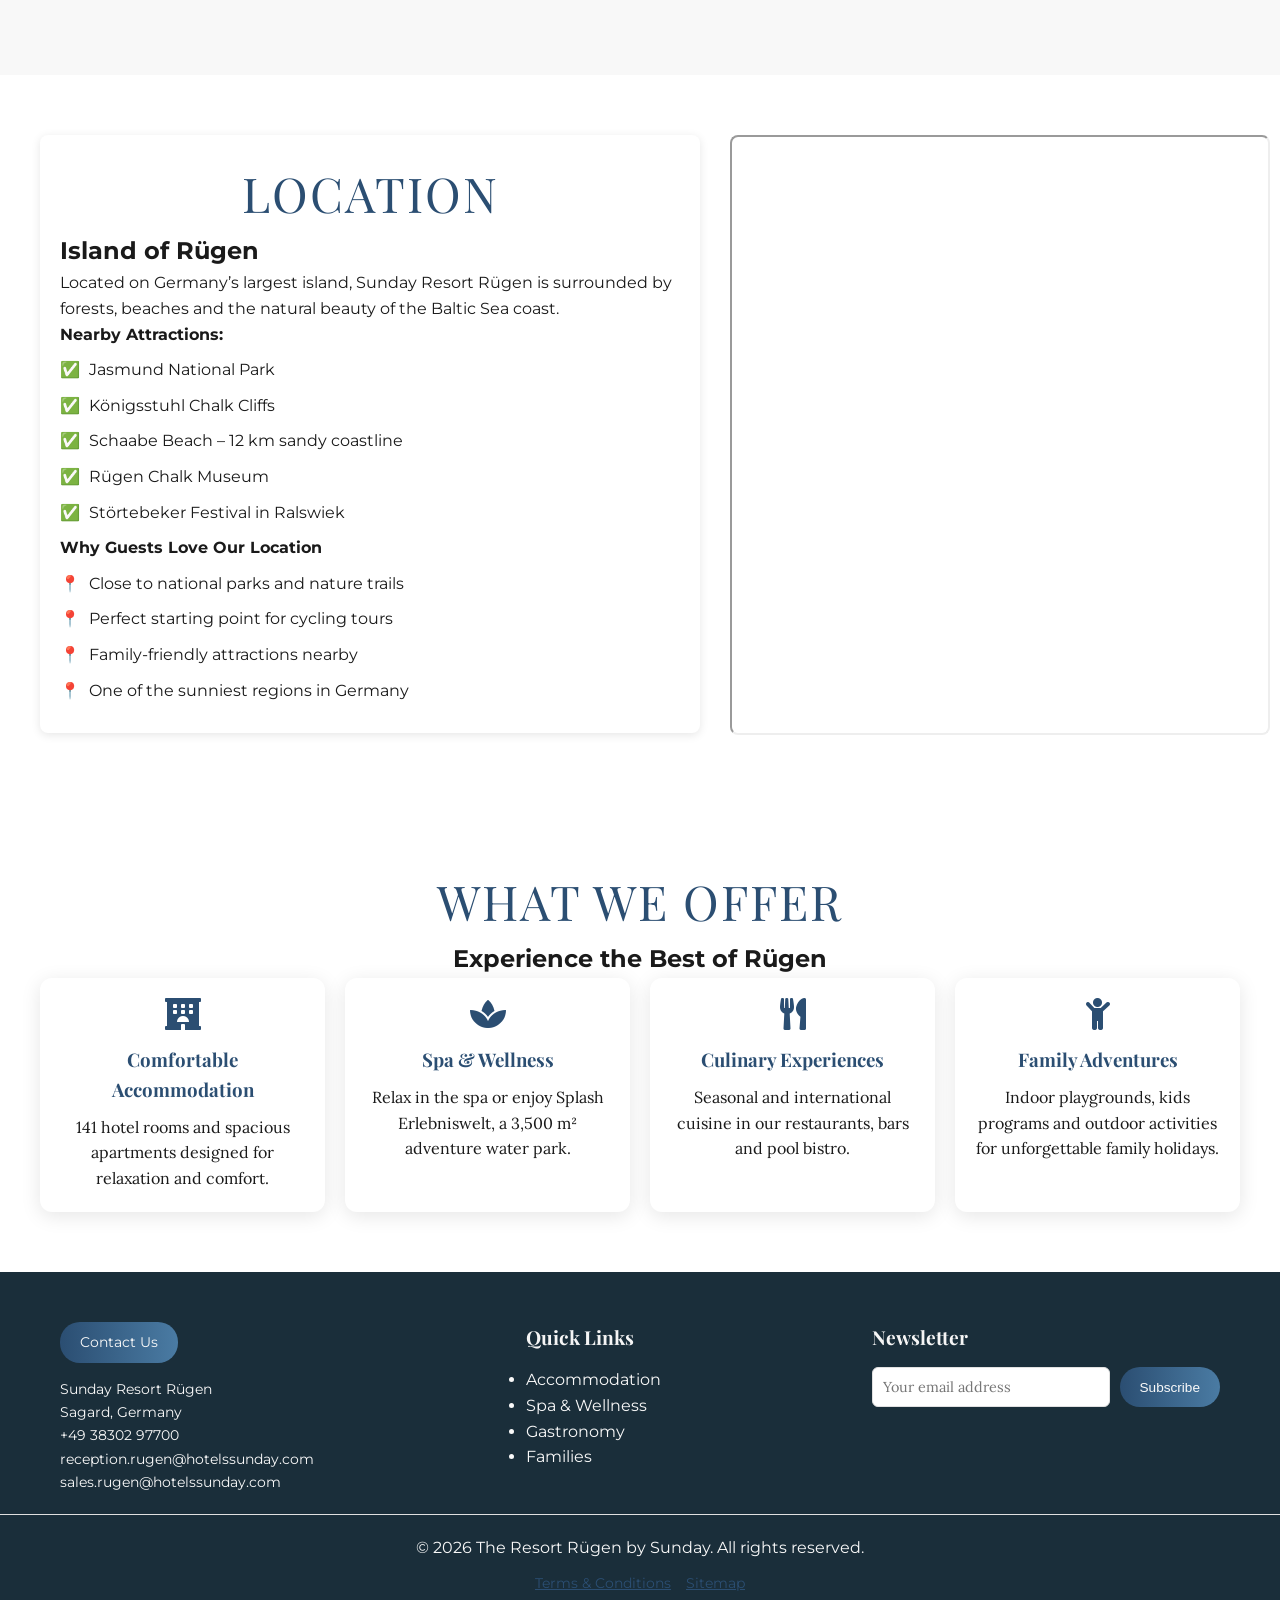
==== commit c185e4c7: "german translation" ====
--- a/about.html
+++ b/about.html
@@ -4,18 +4,17 @@
     <meta charset="UTF-8" />
     <meta name="viewport" content="width=device-width, initial-scale=1.0" />
 
-    <title>About Sunday Resort Rügen</title>
+    <title data-key="about_page_title">About Sunday Resort Rügen</title>
 
     <meta
       name="description"
       content="Discover Sunday Resort Rügen – a family-friendly 4-star resort surrounded by the nature of the Jasmund Peninsula, offering hotel rooms, apartments, wellness and adventure experiences."
+      data-key="about_meta_description"
     />
 
-    <!-- CSS -->
     <link rel="stylesheet" href="style.css" />
     <link rel="stylesheet" href="about.css" />
 
-    <!-- Fonts -->
     <link rel="preconnect" href="https://fonts.googleapis.com" />
     <link rel="preconnect" href="https://fonts.gstatic.com" crossorigin />
 
@@ -24,7 +23,6 @@
       rel="stylesheet"
     />
 
-    <!-- Icons -->
     <link
       rel="stylesheet"
       href="https://cdnjs.cloudflare.com/ajax/libs/font-awesome/5.15.4/css/all.min.css"
@@ -45,6 +43,7 @@
             <img
               src="images/output-onlinepngtools.png"
               alt="Sunday Resort Rügen"
+              data-key-alt="logo_alt"
             />
           </a>
         </div>
@@ -53,49 +52,76 @@
           <nav class="main-navigation" aria-label="Main Navigation">
             <ul class="nav-menu">
               <li class="has-dropdown">
-                <a href="#" aria-haspopup="true">About</a>
+                <a href="#" aria-haspopup="true" data-key="nav_about">About</a>
                 <ul class="dropdown-menu">
-                  <li><a href="about.html">Our Story</a></li>
-                  <li><a href="contact.html">Contact Us</a></li>
-                  <li><a href="gastronomy.html">Gastronomie - Hotel</a></li>
-                  <li>
-                    <a href="tourist-attractions.html">Tourist Attraction</a>
-                  </li>
-                  <li><a href="gallery.html">Gallery</a></li>
+                  <li>
+                    <a href="about.html" data-key="nav_story">Our Story</a>
+                  </li>
+                  <li>
+                    <a href="contact.html" data-key="nav_contact">Contact Us</a>
+                  </li>
+                  <li>
+                    <a href="gastronomy.html" data-key="nav_gastronomy"
+                      >Gastronomie - Hotel</a
+                    >
+                  </li>
+                  <li>
+                    <a
+                      href="tourist-attractions.html"
+                      data-key="nav_attractions"
+                      >Tourist Attraction</a
+                    >
+                  </li>
+                  <li>
+                    <a href="gallery.html" data-key="nav_gallery">Gallery</a>
+                  </li>
                 </ul>
               </li>
 
               <li class="has-dropdown">
-                <a href="#" aria-haspopup="true">Accommodation</a>
+                <a href="#" aria-haspopup="true" data-key="nav_accommodation"
+                  >Accommodation</a
+                >
                 <ul class="dropdown-menu">
-                  <li><a href="hotel.html">Hotel</a></li>
-                  <li><a href="apartments.html">Apartments</a></li>
+                  <li><a href="hotel.html" data-key="nav_hotel">Hotel</a></li>
+                  <li>
+                    <a href="apartments.html" data-key="nav_apartments"
+                      >Apartments</a
+                    >
+                  </li>
                 </ul>
               </li>
 
               <li class="has-dropdown">
-                <a href="#" aria-haspopup="true">Splash Adventure World</a>
+                <a href="#" aria-haspopup="true" data-key="nav_splash"
+                  >Splash Adventure World</a
+                >
                 <ul class="dropdown-menu">
-                  <li><a href="pool-area.html">Pool Area</a></li>
-                  <li><a href="spa.html">Spa</a></li>
-                  <li>
-                    <a href="indoor-playground.html">Indoor Playground</a>
+                  <li>
+                    <a href="pool-area.html" data-key="nav_pool">Pool Area</a>
+                  </li>
+                  <li><a href="spa.html" data-key="nav_spa">Spa</a></li>
+                  <li>
+                    <a href="indoor-playground.html" data-key="nav_playground"
+                      >Indoor Playground</a
+                    >
                   </li>
                 </ul>
               </li>
 
-              <li><a href="family.html">Family</a></li>
-              <li><a href="offers.html">Offers</a></li>
-
-              <li><a href="events.html">Meeting & Events</a></li>
-              <!-- <li><a href="tourist-attractions.html">Tourist Attraction</a></li> -->
-              <!-- <li><a href="gallery.html">Gallery</a></li> -->
+              <li><a href="family.html" data-key="nav_family">Family</a></li>
+              <li><a href="offers.html" data-key="nav_offers">Offers</a></li>
+
+              <li>
+                <a href="events.html" data-key="nav_events">Meeting & Events</a>
+              </li>
             </ul>
           </nav>
         </div>
 
         <div class="nav-book">
-          <a href="#" class="btn-book">Book Now</a>
+          <a href="#" class="btn-book" data-key="book_now">Book Now</a>
+          <button id="langToggle" class="lang-btn">DE</button>
         </div>
 
         <div class="mobile-menu-toggle">
@@ -106,34 +132,37 @@
       </div>
     </header>
 
-    <!-- HERO SECTION -->
+    <!-- HERO -->
     <section class="hero-section parallax">
       <div class="hero-content">
-        <h1>Sunday Resort Rügen</h1>
-
-        <p>Relaxation, nature and family adventures on the Baltic Sea.</p>
-
-        <a href="#" class="btn-primary">Book Your Stay</a>
+        <h1 data-key="about_hero_title">Sunday Resort Rügen</h1>
+
+        <p data-key="about_hero_desc">
+          Relaxation, nature and family adventures on the Baltic Sea.
+        </p>
+
+        <a href="#" class="btn-primary" data-key="hero_cta"> Book Your Stay </a>
       </div>
     </section>
 
     <!-- RESORT STORY -->
     <section class="history-section">
-      <div class="section-label">Our Story</div>
-
-      <h2>Sunday Resort Rügen</h2>
+      <div class="section-label" data-key="about_section_story">Our Story</div>
+
+      <h2 data-key="hero_title">Sunday Resort Rügen</h2>
 
       <div class="history-container">
         <div class="history-card">
           <img
             src="images/2_Facade_Outdoor/Precise Resort Rügen-Abendstimmung.jpg"
             alt="Resort Exterior"
+            data-key-alt="alt_resort"
           />
 
           <div class="history-content">
-            <h3>A Resort Surrounded by Nature</h3>
-
-            <p>
+            <h3 data-key="about_nature_title">A Resort Surrounded by Nature</h3>
+
+            <p data-key="about_nature_desc">
               Sunday Resort Rügen welcomes guests to the beautiful island of
               Rügen, located on the scenic Jasmund Peninsula near the famous
               chalk cliffs and Jasmund National Park. The resort combines
@@ -147,12 +176,13 @@
           <img
             src="images/8_Splash/Pool/01_P8B6546_A_Realillusion.jpg"
             alt="Splash Water Park"
+            data-key-alt="alt_waterpark"
           />
 
           <div class="history-content">
-            <h3>A Destination for Every Guest</h3>
-
-            <p>
+            <h3 data-key="about_guest_title">A Destination for Every Guest</h3>
+
+            <p data-key="about_guest_desc">
               The spacious resort features stylish hotel rooms, comfortable
               vacation apartments and a wide range of leisure facilities
               including the Splash Erlebniswelt water park, wellness spa and
@@ -164,37 +194,51 @@
       </div>
     </section>
 
-    <!-- LOCATION SECTION -->
+    <!-- LOCATION -->
     <section class="location-section">
       <div class="location-container">
         <div class="location-sidebar">
-          <div class="section-label">Location</div>
-
-          <h2>Island of Rügen</h2>
-
-          <p>
+          <div class="section-label" data-key="about_location_label">
+            Location
+          </div>
+
+          <h2 data-key="about_location_title">Island of Rügen</h2>
+
+          <p data-key="about_location_desc">
             Located on Germany’s largest island, Sunday Resort Rügen is
             surrounded by forests, beaches and the natural beauty of the Baltic
             Sea coast.
           </p>
 
-          <p><strong>Nearby Attractions:</strong></p>
+          <p>
+            <strong data-key="about_nearby">Nearby Attractions:</strong>
+          </p>
 
           <ul>
-            <li>Jasmund National Park</li>
-            <li>Königsstuhl Chalk Cliffs</li>
-            <li>Schaabe Beach – 12 km sandy coastline</li>
-            <li>Rügen Chalk Museum</li>
-            <li>Störtebeker Festival in Ralswiek</li>
+            <li data-key="about_attr1">Jasmund National Park</li>
+            <li data-key="about_attr2">Königsstuhl Chalk Cliffs</li>
+            <li data-key="about_attr3">
+              Schaabe Beach – 12 km sandy coastline
+            </li>
+            <li data-key="about_attr4">Rügen Chalk Museum</li>
+            <li data-key="about_attr5">Störtebeker Festival in Ralswiek</li>
           </ul>
 
-          <p><strong>Why Guests Love Our Location</strong></p>
+          <p>
+            <strong data-key="about_why"> Why Guests Love Our Location </strong>
+          </p>
 
           <ul>
-            <li>Close to national parks and nature trails</li>
-            <li>Perfect starting point for cycling tours</li>
-            <li>Family-friendly attractions nearby</li>
-            <li>One of the sunniest regions in Germany</li>
+            <li data-key="about_why1">
+              Close to national parks and nature trails
+            </li>
+            <li data-key="about_why2">
+              Perfect starting point for cycling tours
+            </li>
+            <li data-key="about_why3">Family-friendly attractions nearby</li>
+            <li data-key="about_why4">
+              One of the sunniest regions in Germany
+            </li>
           </ul>
         </div>
 
@@ -209,15 +253,17 @@
 
     <!-- VALUES -->
     <section class="values-section">
-      <div class="section-label">What We Offer</div>
-
-      <h2>Experience the Best of Rügen</h2>
+      <div class="section-label" data-key="about_values_label">
+        What We Offer
+      </div>
+
+      <h2 data-key="about_values_title">Experience the Best of Rügen</h2>
 
       <div class="values-container">
         <div class="value-card" data-animate>
           <i class="fas fa-hotel"></i>
-          <h3>Comfortable Accommodation</h3>
-          <p>
+          <h3 data-key="about_val1_title">Comfortable Accommodation</h3>
+          <p data-key="about_val1_desc">
             141 hotel rooms and spacious apartments designed for relaxation and
             comfort.
           </p>
@@ -225,8 +271,8 @@
 
         <div class="value-card" data-animate>
           <i class="fas fa-spa"></i>
-          <h3>Spa & Wellness</h3>
-          <p>
+          <h3 data-key="about_val2_title">Spa & Wellness</h3>
+          <p data-key="about_val2_desc">
             Relax in the spa or enjoy Splash Erlebniswelt, a 3,500 m² adventure
             water park.
           </p>
@@ -234,8 +280,8 @@
 
         <div class="value-card" data-animate>
           <i class="fas fa-utensils"></i>
-          <h3>Culinary Experiences</h3>
-          <p>
+          <h3 data-key="about_val3_title">Culinary Experiences</h3>
+          <p data-key="about_val3_desc">
             Seasonal and international cuisine in our restaurants, bars and pool
             bistro.
           </p>
@@ -243,8 +289,8 @@
 
         <div class="value-card" data-animate>
           <i class="fas fa-child"></i>
-          <h3>Family Adventures</h3>
-          <p>
+          <h3 data-key="about_val4_title">Family Adventures</h3>
+          <p data-key="about_val4_desc">
             Indoor playgrounds, kids programs and outdoor activities for
             unforgettable family holidays.
           </p>
@@ -256,7 +302,9 @@
     <footer class="site-footer">
       <div class="footer-columns">
         <div class="footer-column">
-          <a href="contact.html" class="footer-button">Contact Us</a>
+          <a href="contact.html" class="footer-button" data-key="contact_us"
+            >Contact Us</a
+          >
           <address>
             Sunday Resort Rügen<br />
             Sagard, Germany<br />
@@ -267,24 +315,26 @@
             <a href="mailto:sales.rugen@hotelssunday.com"
               >sales.rugen@hotelssunday.com</a
             ><br />
-            <!-- <a href="">Instagram: </a><br />
-            <a href=" ">Facebook: </a> -->
+            <!-- <a href="">Instagram: rugenthotel</a><br /> -->
+            <!-- <a href=" ">Facebook: rugenHotel </a> -->
           </address>
         </div>
 
         <div class="footer-column">
-          <h4>Quick Links</h4>
+          <h4 data-key="quick_links">Quick Links</h4>
 
           <ul>
-            <li><a href="#">Accommodation</a></li>
-            <li><a href="#">Spa & Wellness</a></li>
-            <li><a href="#">Gastronomy</a></li>
-            <li><a href="#">Families</a></li>
+            <li>
+              <a href="#" data-key="footer_accommodation">Accommodation</a>
+            </li>
+            <li><a href="#" data-key="footer_spa">Spa & Wellness</a></li>
+            <li><a href="#" data-key="footer_gastro">Gastronomy</a></li>
+            <li><a href="#" data-key="footer_family">Families</a></li>
           </ul>
         </div>
 
         <div class="footer-column newsletter">
-          <h4>Newsletter</h4>
+          <h4 data-key="newsletter">Newsletter</h4>
           <form
             action="https://formsubmit.co/sales.rugen@hotelssunday.com"
             method="POST"
@@ -296,11 +346,13 @@
               placeholder="Your email address"
               required
               aria-label="Your Email"
+              data-key-placeholder="newsletter_placeholder"
             />
             <button
               class="btn"
               type="submit"
               aria-label="Subscribe to Newsletter"
+              data-key="subscribe"
             >
               Subscribe
             </button>
@@ -319,11 +371,15 @@
         </div>
       </div>
       <div class="footer-bottom">
-        <p>© 2026 The Resort Rügen by Sunday. All rights reserved.</p>
+        <p data-key="footer_copy">
+          © 2026 The Resort Rügen by Sunday. All rights reserved.
+        </p>
         <ul class="footer-legal">
           <!-- <li><a href="privacy.html">Privacy Policy</a></li> -->
-          <li><a href="terms.html">Terms & Conditions</a></li>
-          <li><a href="sitemap.html">Sitemap</a></li>
+          <li>
+            <a href="terms.html" data-key="footer_terms">Terms & Conditions</a>
+          </li>
+          <li><a href="sitemap.html" data-key="footer_sitemap">Sitemap</a></li>
         </ul>
       </div>
     </footer>
--- a/style.css
+++ b/style.css
@@ -1228,4 +1228,14 @@
   border: none;
   background: rgba(255, 255, 255, 0.8);
   cursor: pointer;
+}
+
+.lang-btn {
+  margin-left: 10px;
+  padding: 8px 14px;
+  border-radius: 20px;
+  border: 1px solid var(--primary-color);
+  background: white;
+  cursor: pointer;
+  font-weight: 600;
 }
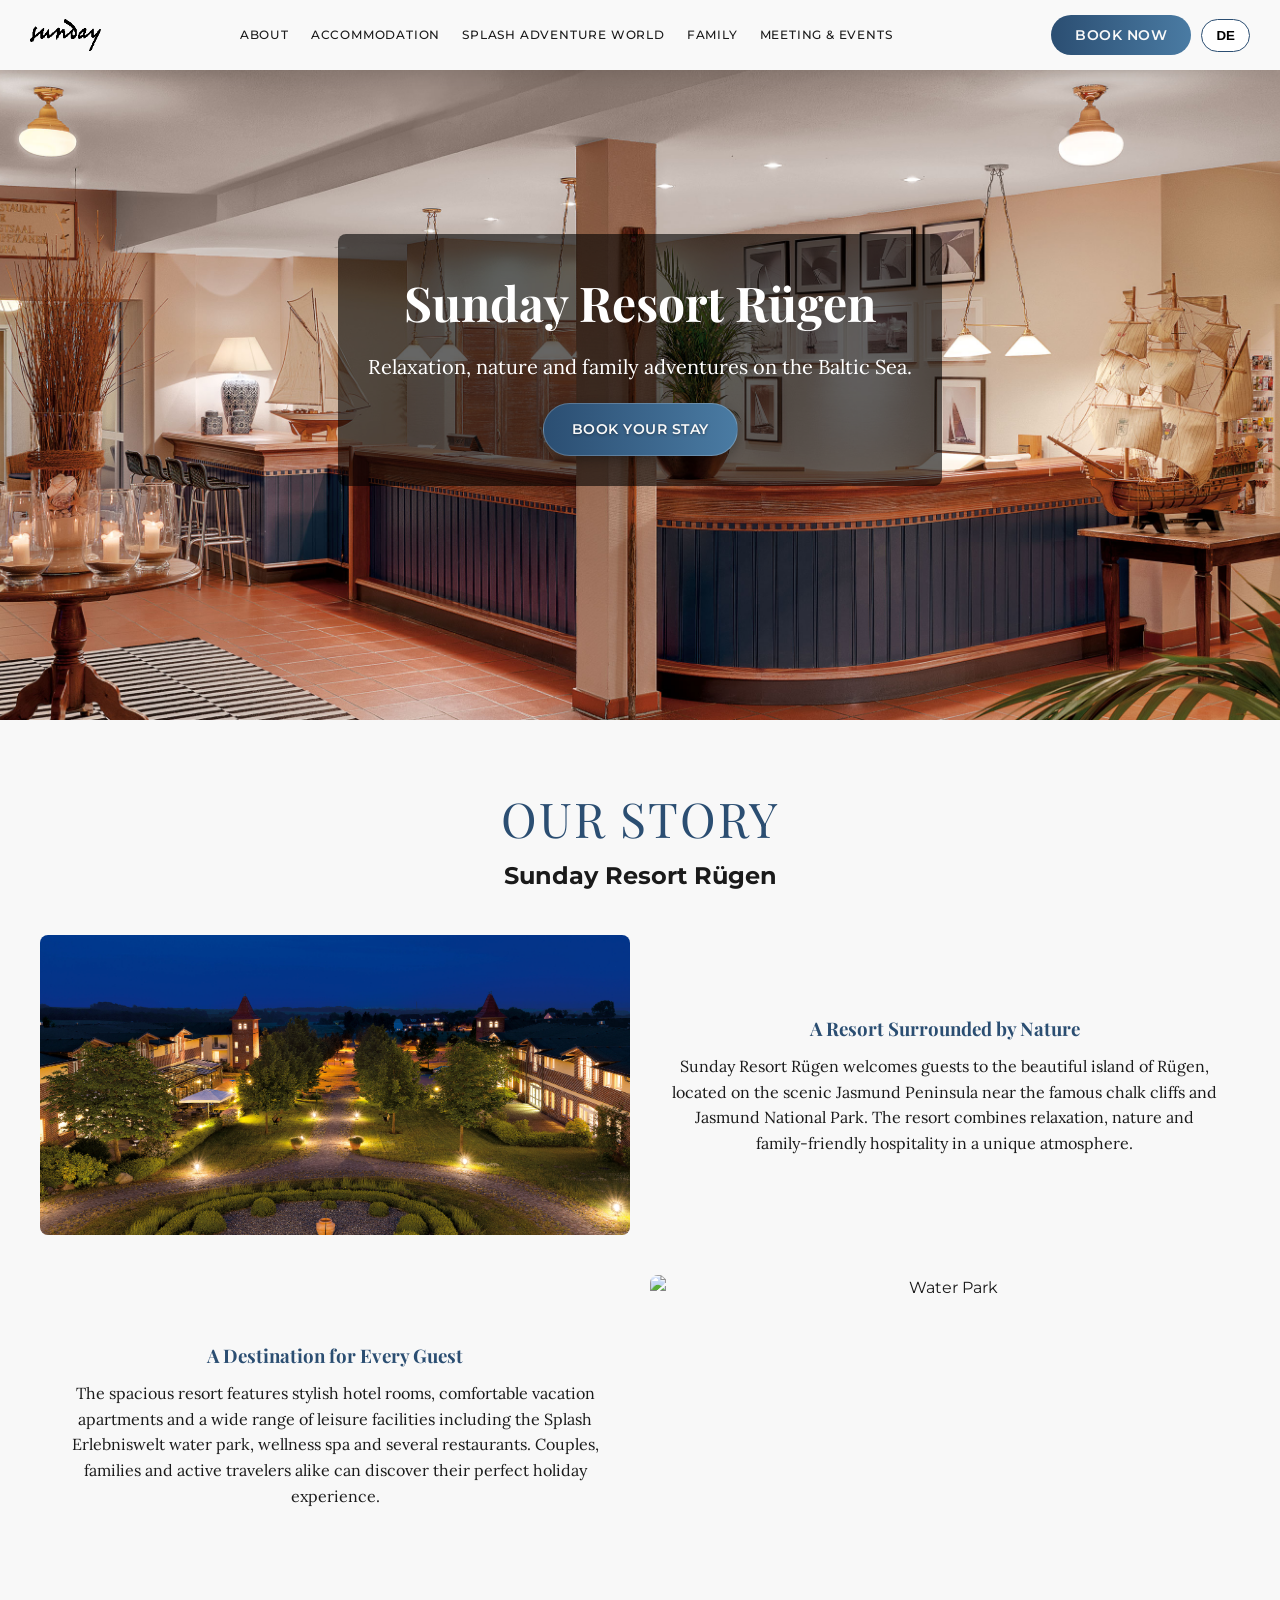
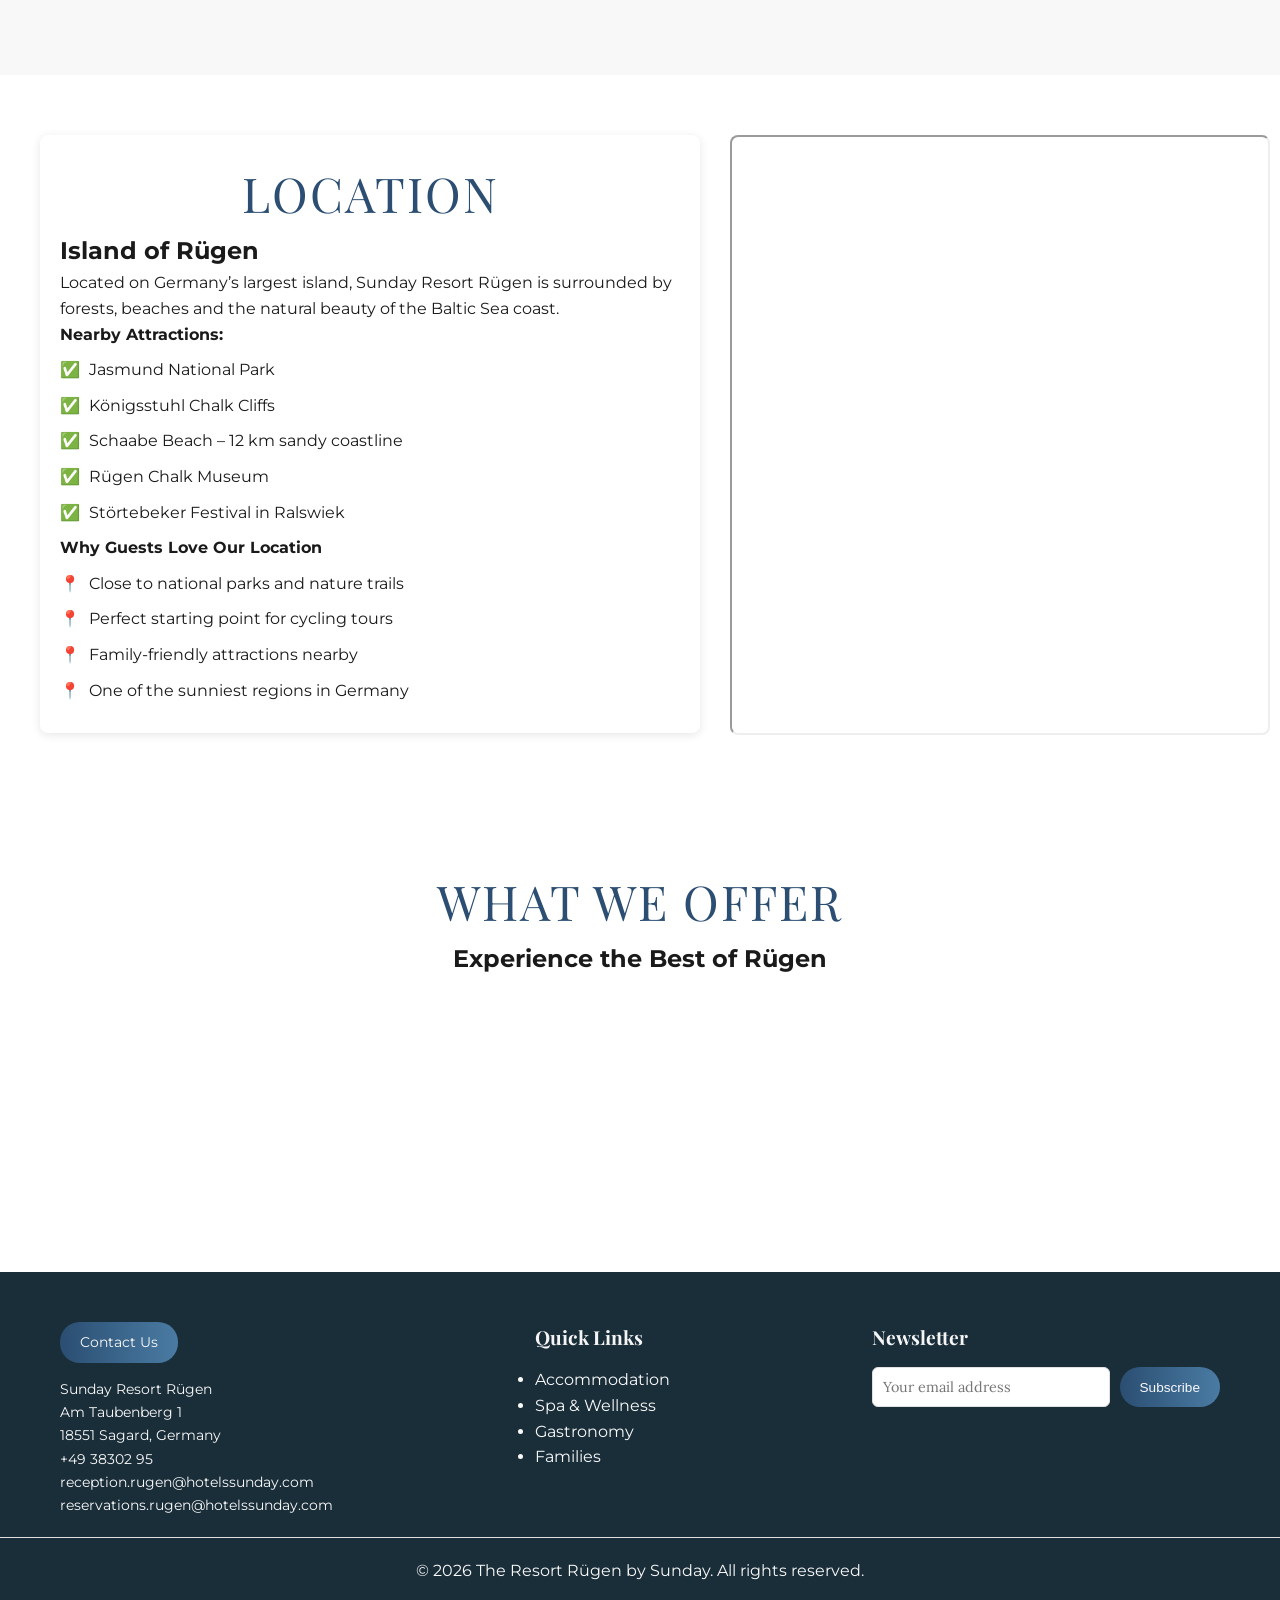
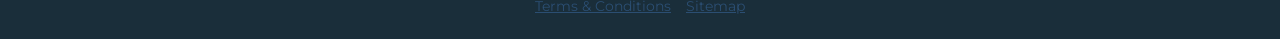
==== commit 22243699: "final update" ====
--- a/about.html
+++ b/about.html
@@ -110,7 +110,7 @@
               </li>
 
               <li><a href="family.html" data-key="nav_family">Family</a></li>
-              <li><a href="offers.html" data-key="nav_offers">Offers</a></li>
+              <!-- <li><a href="offers.html" data-key="nav_offers">Offers</a></li> -->
 
               <li>
                 <a href="events.html" data-key="nav_events">Meeting & Events</a>
@@ -307,13 +307,14 @@
           >
           <address>
             Sunday Resort Rügen<br />
-            Sagard, Germany<br />
-            <a href="tel:+493830297700">+49 38302 97700</a><br />
-            <a href="mailto:reception.rugen@hotelssunday.com "
-              >reception.rugen@hotelssunday.com </a
+            Am Taubenberg 1​<br />
+            18551 Sagard, Germany ​<br />
+            <a href="tel:+493830297700">+49 38302 95</a><br />
+            <a href="mailto:reception.rugen@hotelssunday.com"
+              >reception.rugen@hotelssunday.com</a
             ><br />
-            <a href="mailto:sales.rugen@hotelssunday.com"
-              >sales.rugen@hotelssunday.com</a
+            <a href="mailto:reservations.rugen@hotelssunday.com"
+              >reservations.rugen@hotelssunday.com</a
             ><br />
             <!-- <a href="">Instagram: rugenthotel</a><br /> -->
             <!-- <a href=" ">Facebook: rugenHotel </a> -->
--- a/style.css
+++ b/style.css
@@ -119,32 +119,37 @@
 
 .nav-container {
   flex: 1;
+  min-width: 0;
   display: flex;
   align-items: center;
   justify-content: center;
+  padding: 0 10px;
 }
 
 .nav-menu {
   display: flex;
   list-style: none;
-  gap: 28px;
+  gap: 22px;
   margin: 0 auto;
   padding: 0;
   align-items: center;
   justify-content: center;
+  flex-wrap: nowrap;
 }
 
 .main-navigation ul li a {
   color: var(--dark-color);
   font-weight: 500;
-  font-size: 0.82rem;
+  font-size: 0.76rem;
   text-transform: uppercase;
-  letter-spacing: 1px;
+  letter-spacing: 0.8px;
   text-decoration: none;
   position: relative;
   display: flex;
   align-items: center;
   height: 100%;
+  white-space: nowrap;
+  text-align: center;
 }
 
 .main-navigation ul li a::after {
@@ -217,7 +222,9 @@
 .nav-book {
   display: flex;
   align-items: center;
+  gap: 10px;
   margin-left: 20px;
+  flex-shrink: 0;
 }
 
 .nav-book a.btn-book {
@@ -575,8 +582,6 @@
   text-align: center;
 }
 
-
-
 /* Magazine Sections */
 .magazine-section {
   display: flex;
@@ -1231,11 +1236,22 @@
 }
 
 .lang-btn {
-  margin-left: 10px;
+  margin-left: 0;
   padding: 8px 14px;
   border-radius: 20px;
   border: 1px solid var(--primary-color);
   background: white;
   cursor: pointer;
   font-weight: 600;
+  flex-shrink: 0;
+}
+
+
+.nav-menu li.has-dropdown {
+  position: relative;
+}
+
+.dropdown-menu {
+  left: 50%;
+  transform: translateX(-50%) translateY(10px);
 }
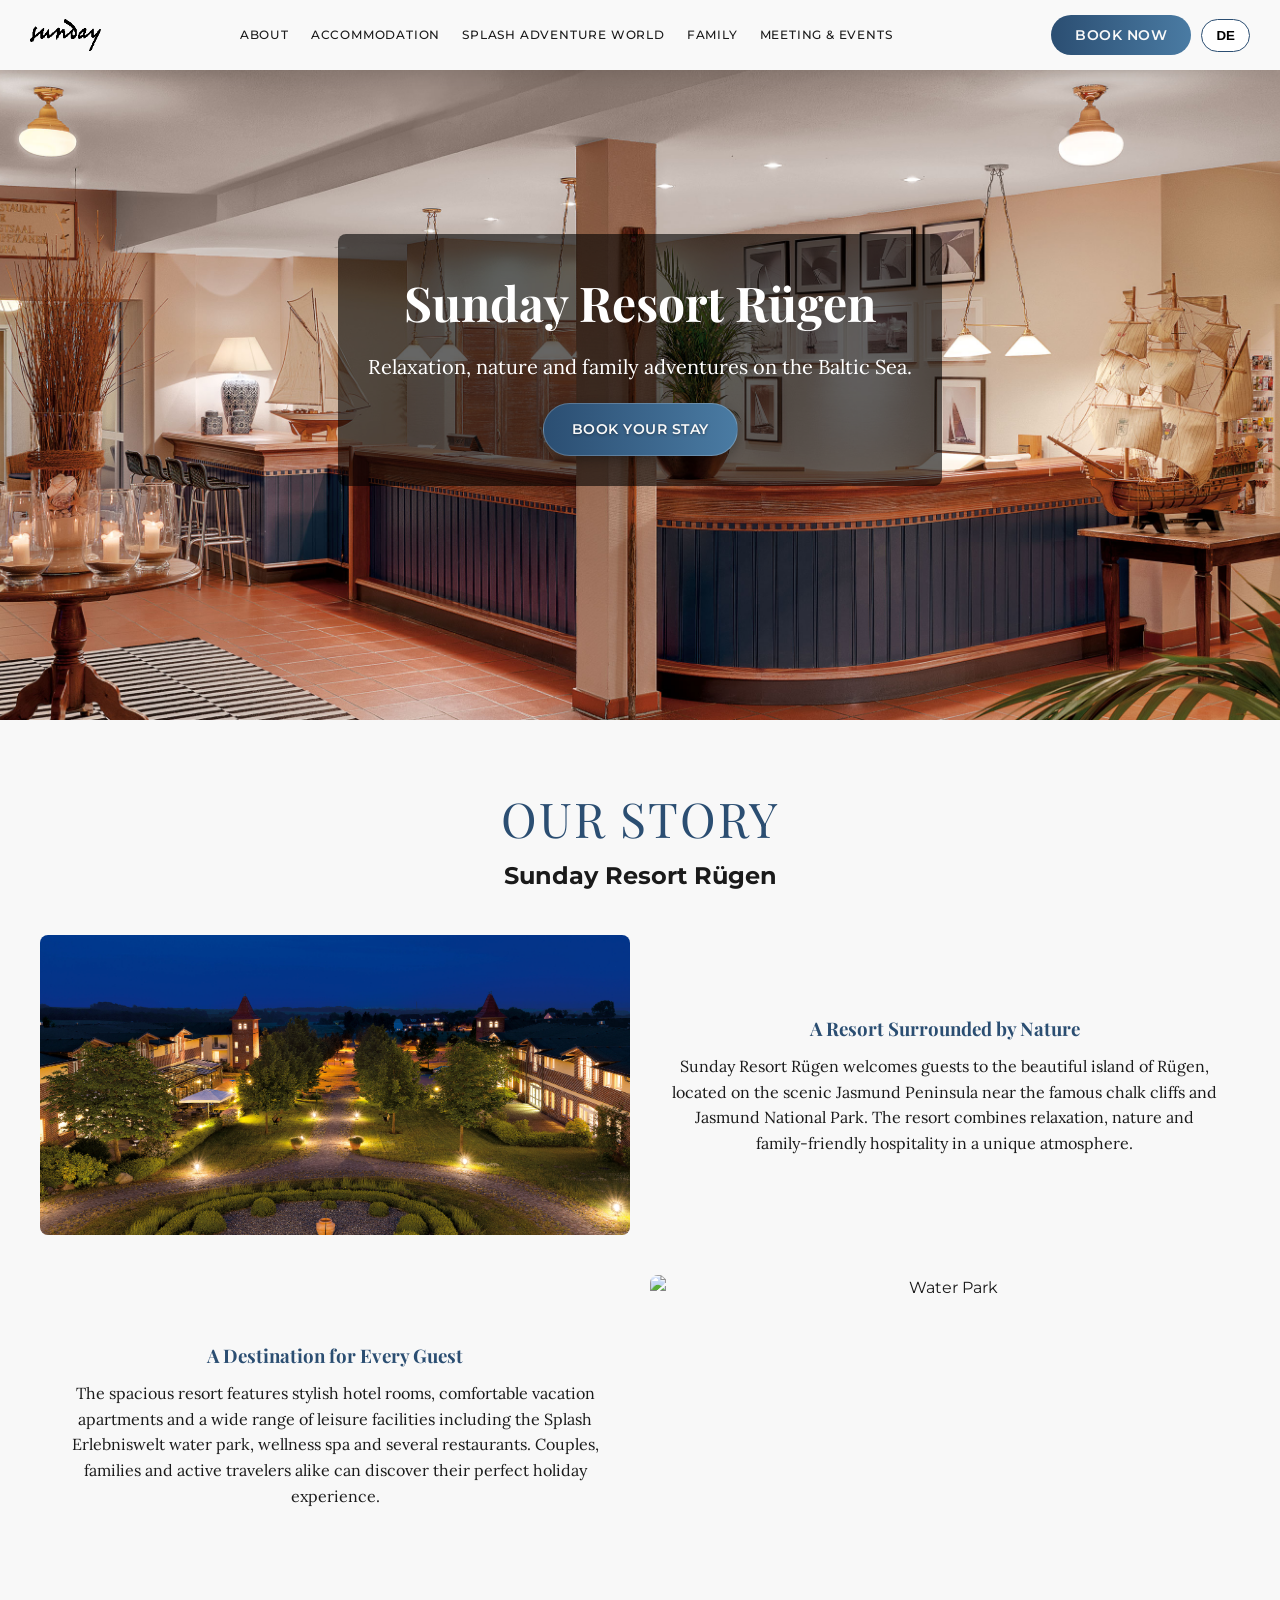
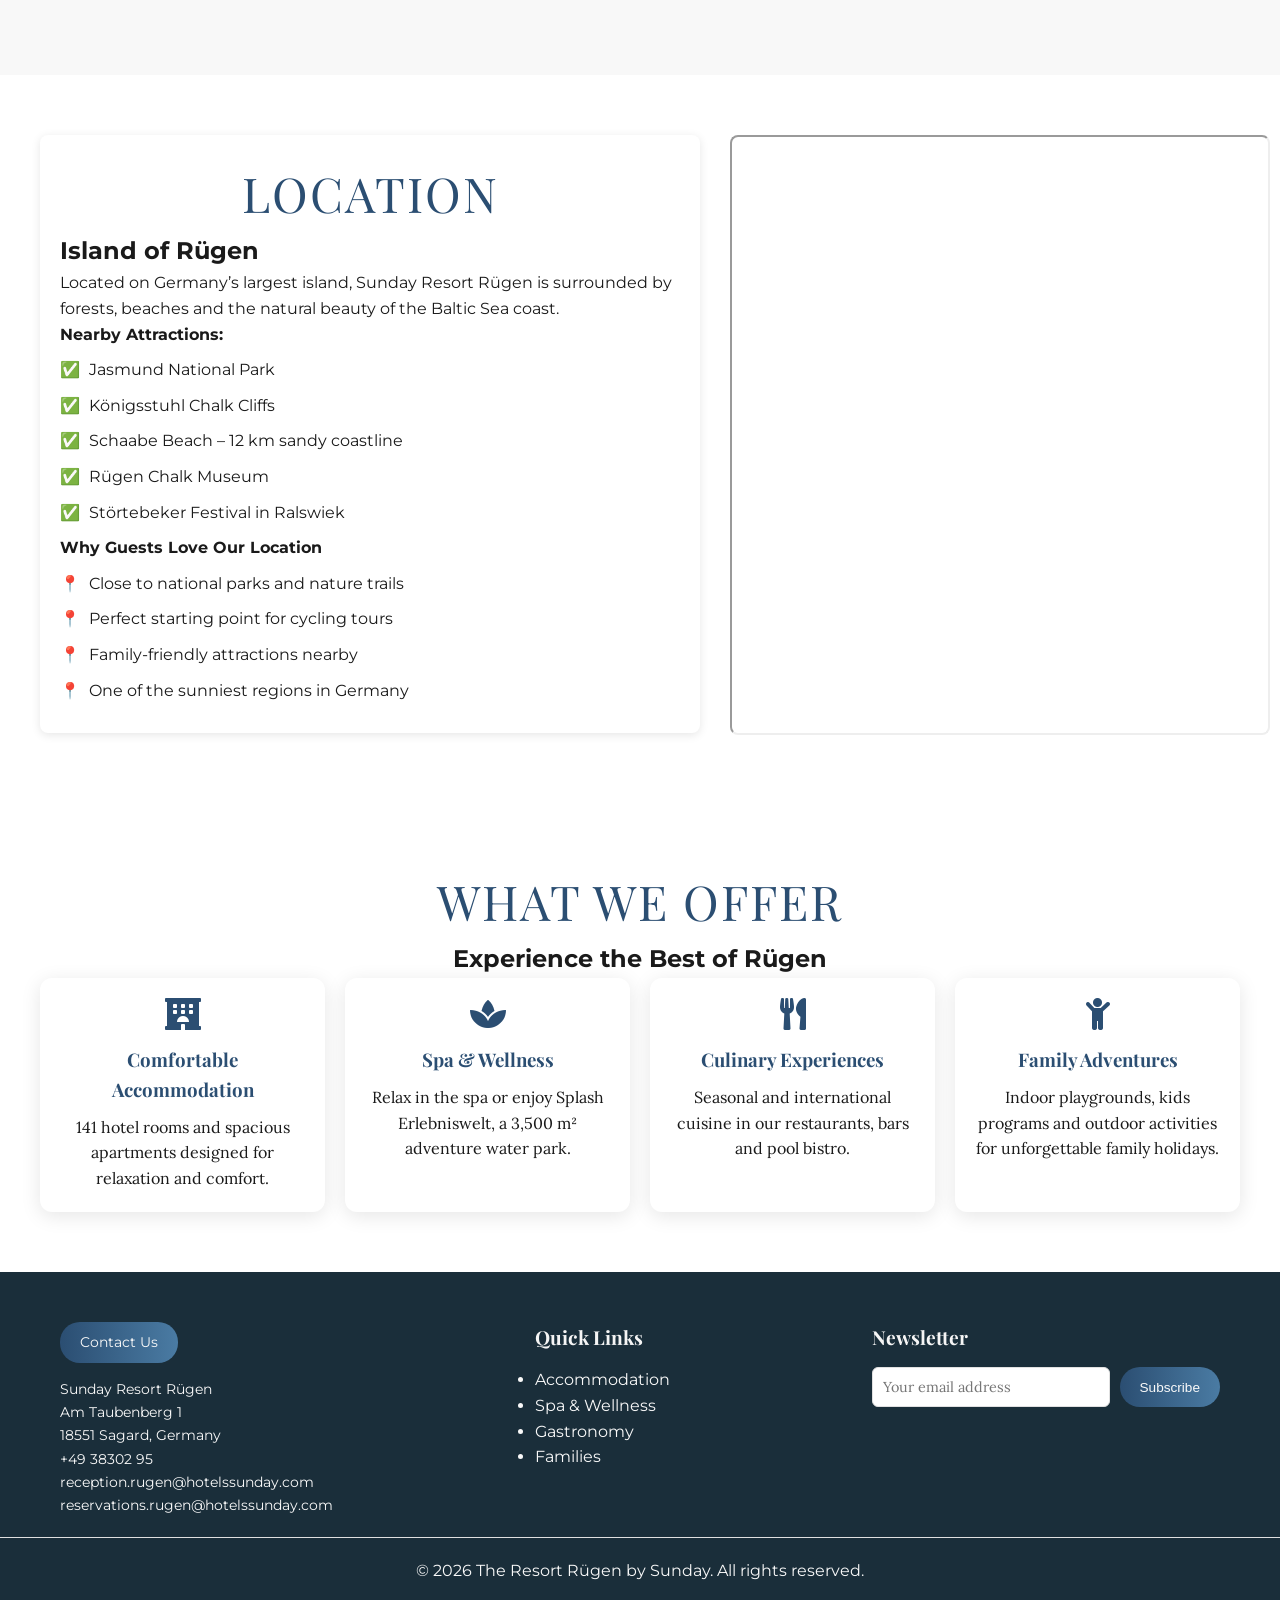
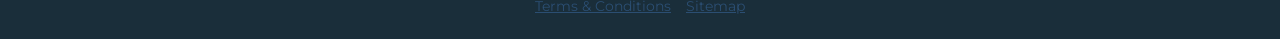
==== commit a1704124: "redirection changes book now" ====
--- a/about.html
+++ b/about.html
@@ -120,7 +120,7 @@
         </div>
 
         <div class="nav-book">
-          <a href="#" class="btn-book" data-key="book_now">Book Now</a>
+          <a href="https://booking.emea.hkclients.com/index.html#/booking/search?pc=DESCHO005&property_id=7335a2d5-0562-4ac1-95a2-a447b7a2daac" class="btn-book" data-key="book_now">Book Now</a>
           <button id="langToggle" class="lang-btn">DE</button>
         </div>
 
@@ -141,7 +141,7 @@
           Relaxation, nature and family adventures on the Baltic Sea.
         </p>
 
-        <a href="#" class="btn-primary" data-key="hero_cta"> Book Your Stay </a>
+        <a href="https://booking.emea.hkclients.com/index.html#/booking/search?pc=DESCHO005&property_id=7335a2d5-0562-4ac1-95a2-a447b7a2daac" class="btn-primary" data-key="hero_cta"> Book Your Stay </a>
       </div>
     </section>
 
@@ -326,11 +326,11 @@
 
           <ul>
             <li>
-              <a href="#" data-key="footer_accommodation">Accommodation</a>
-            </li>
-            <li><a href="#" data-key="footer_spa">Spa & Wellness</a></li>
-            <li><a href="#" data-key="footer_gastro">Gastronomy</a></li>
-            <li><a href="#" data-key="footer_family">Families</a></li>
+              <a href="apartments.html" data-key="footer_accommodation">Accommodation</a>
+            </li>
+            <li><a href="spa.html" data-key="footer_spa">Spa & Wellness</a></li>
+            <li><a href="gastronomy.html" data-key="footer_gastro">Gastronomy</a></li>
+            <li><a href="family.html" data-key="footer_family">Families</a></li>
           </ul>
         </div>
 
